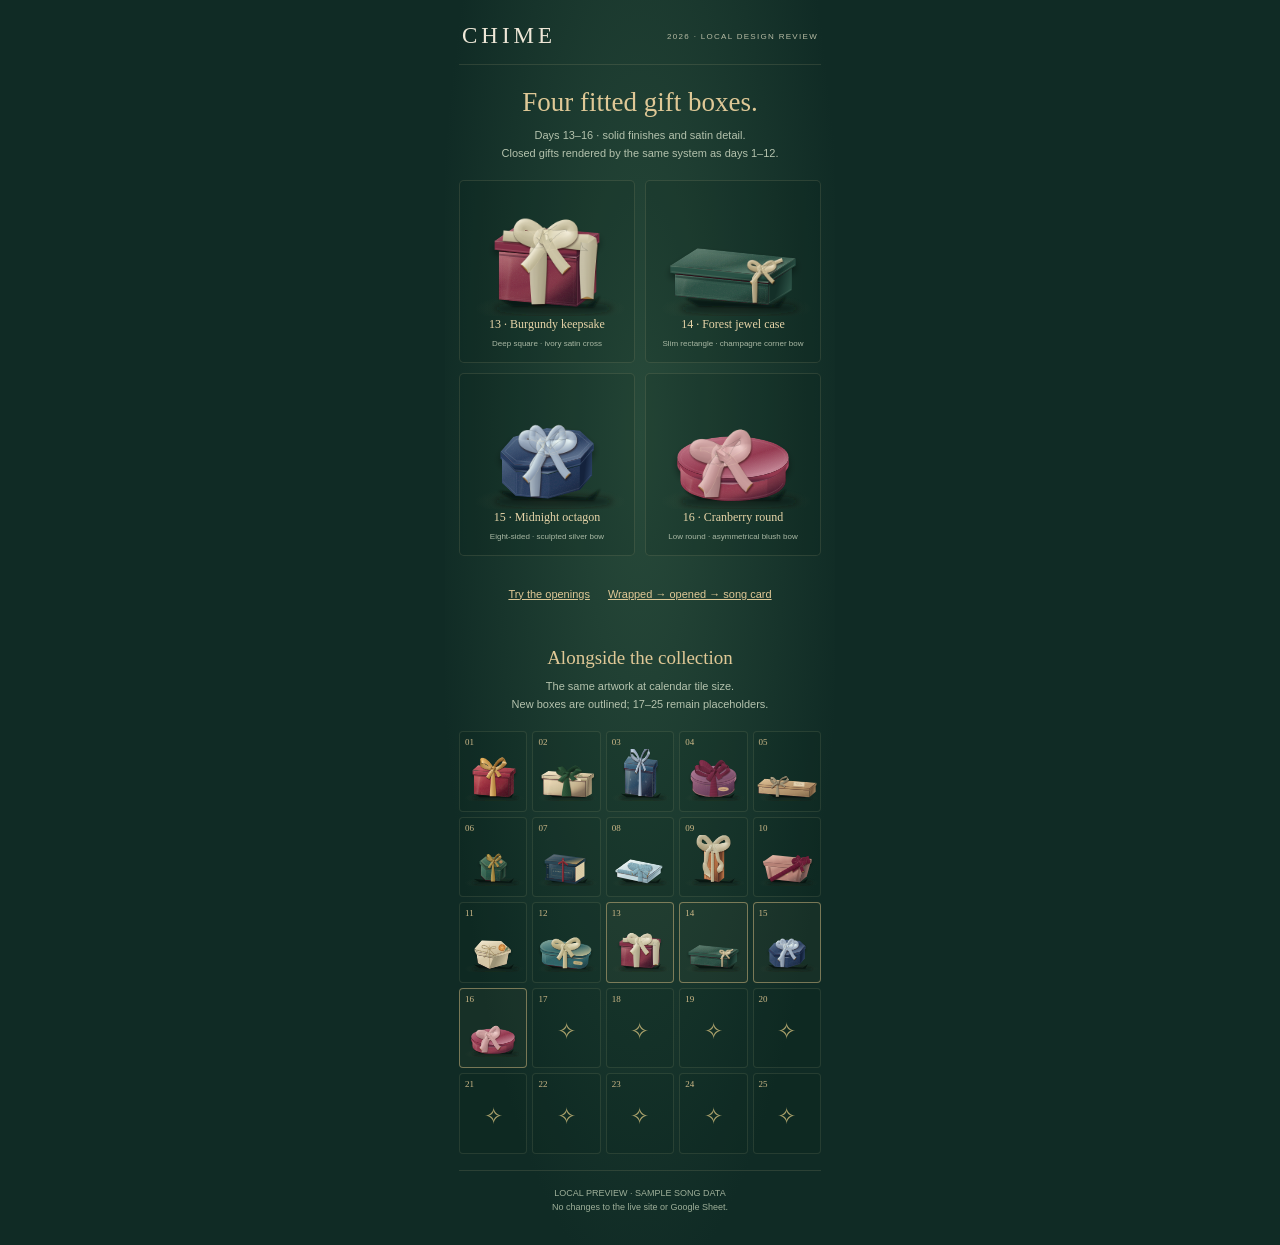
==== previews/index.html @ 2b014e75 "Pesents 13-16 complete" ====
<!doctype html><html lang="en"><meta charset="utf-8"><meta name="viewport" content="width=device-width,initial-scale=1"><title>CHIME · Four gift boxes</title><style>
*{box-sizing:border-box}body{margin:0;background:#102b25;color:#eee7d7;font-family:Arial,sans-serif}.phone{width:min(390px,100%);margin:auto;padding:23px 14px 30px;background:radial-gradient(ellipse at 50% 35%,#284a3a,#102b25 75%)}header{display:flex;justify-content:space-between;align-items:center;border-bottom:1px solid #c5bc8f26;padding:0 3px 15px}.wordmark{font:23px Georgia,serif;letter-spacing:4px}header small{font-size:8px;letter-spacing:1.3px;color:#b6bba4}h1{font:normal 27px Georgia,serif;color:#dfc896;text-align:center;margin:22px 0 8px}.intro{font:11px/1.65 Arial,sans-serif;color:#b4c2ad;text-align:center;margin:0 6px 18px}.four{display:grid;grid-template-columns:repeat(2,minmax(0,1fr));gap:10px}figure{margin:0;border:1px solid #c5bc8f26;border-radius:5px;background:#051d1720;overflow:hidden;padding:5px 3px 12px}figure img{width:100%;height:auto;display:block}figcaption{text-align:center}figcaption b{display:block;font:normal 12px/1.4 Georgia,serif;color:#e6d4a8}figcaption small{display:block;font:8px/1.5 Arial,sans-serif;color:#a9b8a4;margin-top:5px}h2{font:normal 19px Georgia,serif;color:#dfc896;text-align:center;margin:34px 0 8px}.collection{display:grid;grid-template-columns:repeat(5,minmax(0,1fr));gap:5px}.tile{position:relative;min-width:0;aspect-ratio:.85;padding:10px 0 3px;border:1px solid #b9b58a24;border-radius:4px;display:flex;align-items:center;justify-content:center;background:#061e171c}.tile.new{border-color:#c9b37c8c;background:#bda6640b}.tile span{position:absolute;left:5px;top:5px;font:9px Georgia,serif;color:#cfba89}.tile img{width:100%;height:100%;object-fit:contain}.tile i{font:23px Georgia,serif;color:#aaa16b;font-style:normal}nav{text-align:center;display:flex;flex-wrap:wrap;justify-content:center;gap:6px 18px;margin:20px 0}a{color:#dfc896;font-size:11px;line-height:1.6;padding:10px 0}footer{text-align:center;font:9px/1.6 Arial,sans-serif;color:#9eaf99;border-top:1px solid #c5bc8f26;padding-top:15px;margin-top:16px}
</style><main class="phone"><header><span class="wordmark">CHIME</span><small>2026 · LOCAL DESIGN REVIEW</small></header><h1>Four fitted gift boxes.</h1><p class="intro">Days 13–16 · solid finishes and satin detail.<br>Closed gifts rendered by the same system as days 1–12.</p><div class="four"><figure><img src="closed-13.svg" width="440" height="340" alt="Closed burgundy keepsake"><figcaption><b>13 · Burgundy keepsake</b><small>Deep square · ivory satin cross</small></figcaption></figure><figure><img src="closed-14.svg" width="440" height="340" alt="Closed forest jewel case"><figcaption><b>14 · Forest jewel case</b><small>Slim rectangle · champagne corner bow</small></figcaption></figure><figure><img src="closed-15.svg" width="440" height="340" alt="Closed midnight octagon"><figcaption><b>15 · Midnight octagon</b><small>Eight-sided · sculpted silver bow</small></figcaption></figure><figure><img src="closed-16.svg" width="440" height="340" alt="Closed cranberry round"><figcaption><b>16 · Cranberry round</b><small>Low round · asymmetrical blush bow</small></figcaption></figure></div><nav><a href="../index.html">Try the openings</a><a href="reveal-flow.html">Wrapped → opened → song card</a></nav><h2>Alongside the collection</h2><p class="intro">The same artwork at calendar tile size.<br>New boxes are outlined; 17–25 remain placeholders.</p><div class="collection"><div class="tile "><span>01</span><img src="closed-1.svg" width="440" height="340" alt="Day 1 closed present"></div><div class="tile "><span>02</span><img src="closed-2.svg" width="440" height="340" alt="Day 2 closed present"></div><div class="tile "><span>03</span><img src="closed-3.svg" width="440" height="340" alt="Day 3 closed present"></div><div class="tile "><span>04</span><img src="closed-4.svg" width="440" height="340" alt="Day 4 closed present"></div><div class="tile "><span>05</span><img src="closed-5.svg" width="440" height="340" alt="Day 5 closed present"></div><div class="tile "><span>06</span><img src="closed-6.svg" width="440" height="340" alt="Day 6 closed present"></div><div class="tile "><span>07</span><img src="closed-7.svg" width="440" height="340" alt="Day 7 closed present"></div><div class="tile "><span>08</span><img src="closed-8.svg" width="440" height="340" alt="Day 8 closed present"></div><div class="tile "><span>09</span><img src="closed-9.svg" width="440" height="340" alt="Day 9 closed present"></div><div class="tile "><span>10</span><img src="closed-10.svg" width="440" height="340" alt="Day 10 closed present"></div><div class="tile "><span>11</span><img src="closed-11.svg" width="440" height="340" alt="Day 11 closed present"></div><div class="tile "><span>12</span><img src="closed-12.svg" width="440" height="340" alt="Day 12 closed present"></div><div class="tile new"><span>13</span><img src="closed-13.svg" width="440" height="340" alt="Day 13 closed present"></div><div class="tile new"><span>14</span><img src="closed-14.svg" width="440" height="340" alt="Day 14 closed present"></div><div class="tile new"><span>15</span><img src="closed-15.svg" width="440" height="340" alt="Day 15 closed present"></div><div class="tile new"><span>16</span><img src="closed-16.svg" width="440" height="340" alt="Day 16 closed present"></div><div class="tile "><span>17</span><i aria-hidden="true">✧</i></div><div class="tile "><span>18</span><i aria-hidden="true">✧</i></div><div class="tile "><span>19</span><i aria-hidden="true">✧</i></div><div class="tile "><span>20</span><i aria-hidden="true">✧</i></div><div class="tile "><span>21</span><i aria-hidden="true">✧</i></div><div class="tile "><span>22</span><i aria-hidden="true">✧</i></div><div class="tile "><span>23</span><i aria-hidden="true">✧</i></div><div class="tile "><span>24</span><i aria-hidden="true">✧</i></div><div class="tile "><span>25</span><i aria-hidden="true">✧</i></div></div><footer>LOCAL PREVIEW · SAMPLE SONG DATA<br>No changes to the live site or Google Sheet.</footer></main></html>
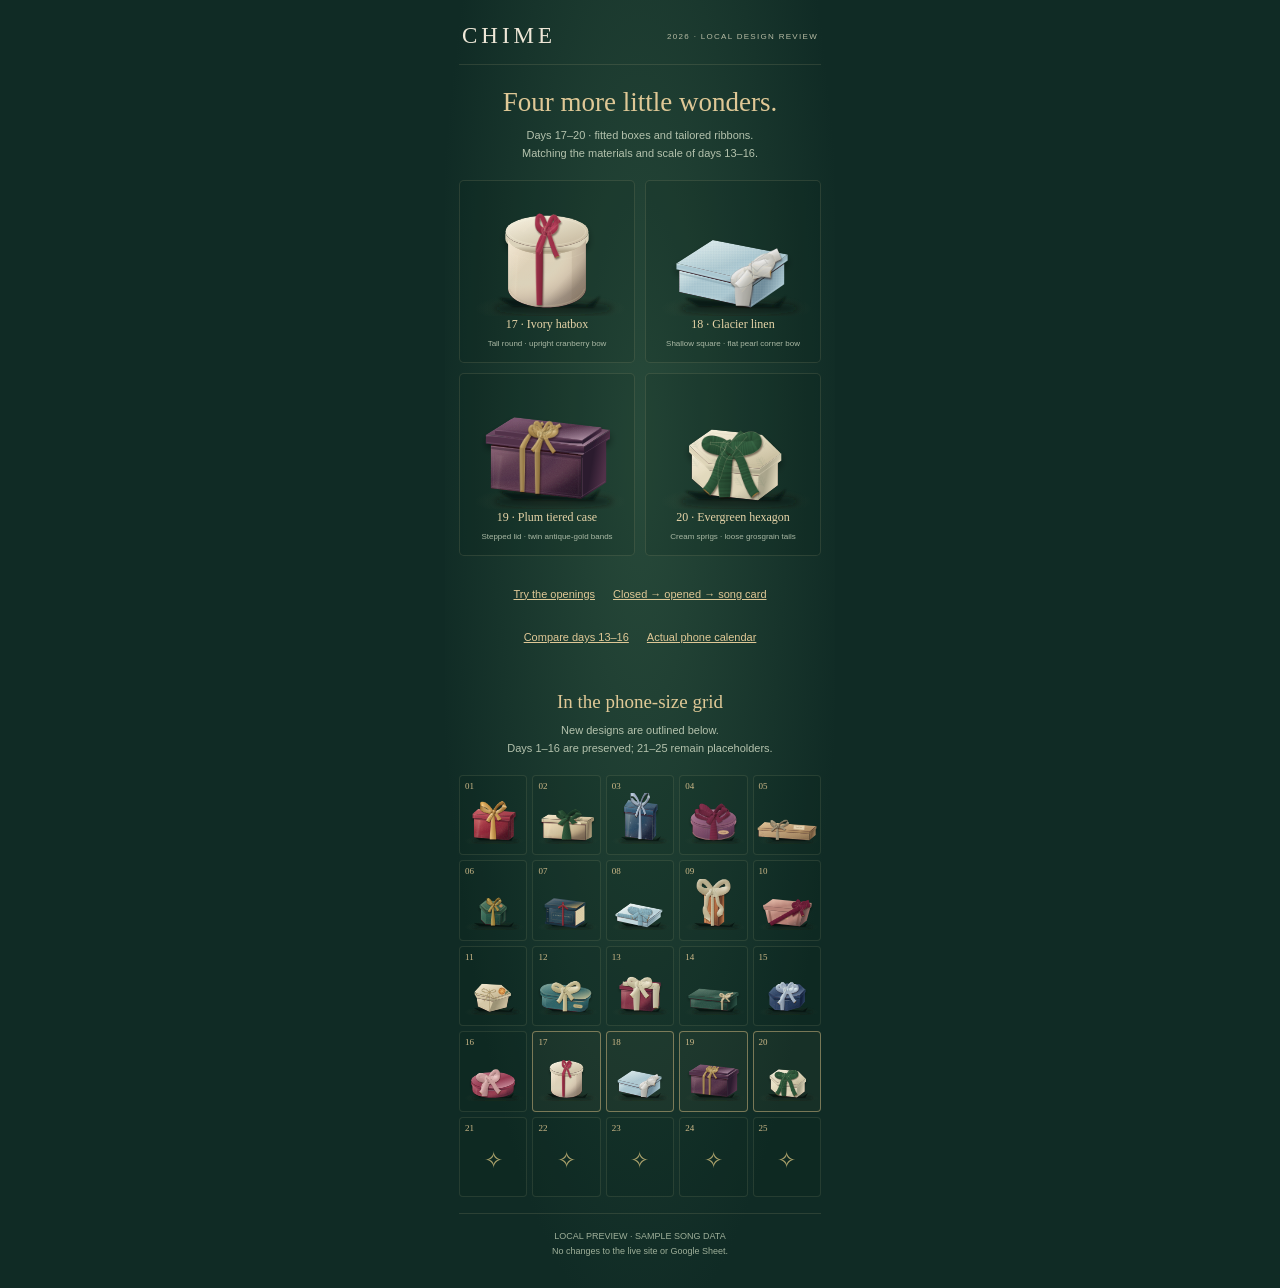
==== commit b39203f3: "Presents 17-20 fcomplete" ====
--- a/previews/index.html
+++ b/previews/index.html
@@ -1,3 +1,3 @@
-<!doctype html><html lang="en"><meta charset="utf-8"><meta name="viewport" content="width=device-width,initial-scale=1"><title>CHIME · Four gift boxes</title><style>
+<!doctype html><html lang="en"><meta charset="utf-8"><meta name="viewport" content="width=device-width,initial-scale=1"><title>CHIME · Presents 17–20 review</title><style>
 *{box-sizing:border-box}body{margin:0;background:#102b25;color:#eee7d7;font-family:Arial,sans-serif}.phone{width:min(390px,100%);margin:auto;padding:23px 14px 30px;background:radial-gradient(ellipse at 50% 35%,#284a3a,#102b25 75%)}header{display:flex;justify-content:space-between;align-items:center;border-bottom:1px solid #c5bc8f26;padding:0 3px 15px}.wordmark{font:23px Georgia,serif;letter-spacing:4px}header small{font-size:8px;letter-spacing:1.3px;color:#b6bba4}h1{font:normal 27px Georgia,serif;color:#dfc896;text-align:center;margin:22px 0 8px}.intro{font:11px/1.65 Arial,sans-serif;color:#b4c2ad;text-align:center;margin:0 6px 18px}.four{display:grid;grid-template-columns:repeat(2,minmax(0,1fr));gap:10px}figure{margin:0;border:1px solid #c5bc8f26;border-radius:5px;background:#051d1720;overflow:hidden;padding:5px 3px 12px}figure img{width:100%;height:auto;display:block}figcaption{text-align:center}figcaption b{display:block;font:normal 12px/1.4 Georgia,serif;color:#e6d4a8}figcaption small{display:block;font:8px/1.5 Arial,sans-serif;color:#a9b8a4;margin-top:5px}h2{font:normal 19px Georgia,serif;color:#dfc896;text-align:center;margin:34px 0 8px}.collection{display:grid;grid-template-columns:repeat(5,minmax(0,1fr));gap:5px}.tile{position:relative;min-width:0;aspect-ratio:.85;padding:10px 0 3px;border:1px solid #b9b58a24;border-radius:4px;display:flex;align-items:center;justify-content:center;background:#061e171c}.tile.new{border-color:#c9b37c8c;background:#bda6640b}.tile span{position:absolute;left:5px;top:5px;font:9px Georgia,serif;color:#cfba89}.tile img{width:100%;height:100%;object-fit:contain}.tile i{font:23px Georgia,serif;color:#aaa16b;font-style:normal}nav{text-align:center;display:flex;flex-wrap:wrap;justify-content:center;gap:6px 18px;margin:20px 0}a{color:#dfc896;font-size:11px;line-height:1.6;padding:10px 0}footer{text-align:center;font:9px/1.6 Arial,sans-serif;color:#9eaf99;border-top:1px solid #c5bc8f26;padding-top:15px;margin-top:16px}
-</style><main class="phone"><header><span class="wordmark">CHIME</span><small>2026 · LOCAL DESIGN REVIEW</small></header><h1>Four fitted gift boxes.</h1><p class="intro">Days 13–16 · solid finishes and satin detail.<br>Closed gifts rendered by the same system as days 1–12.</p><div class="four"><figure><img src="closed-13.svg" width="440" height="340" alt="Closed burgundy keepsake"><figcaption><b>13 · Burgundy keepsake</b><small>Deep square · ivory satin cross</small></figcaption></figure><figure><img src="closed-14.svg" width="440" height="340" alt="Closed forest jewel case"><figcaption><b>14 · Forest jewel case</b><small>Slim rectangle · champagne corner bow</small></figcaption></figure><figure><img src="closed-15.svg" width="440" height="340" alt="Closed midnight octagon"><figcaption><b>15 · Midnight octagon</b><small>Eight-sided · sculpted silver bow</small></figcaption></figure><figure><img src="closed-16.svg" width="440" height="340" alt="Closed cranberry round"><figcaption><b>16 · Cranberry round</b><small>Low round · asymmetrical blush bow</small></figcaption></figure></div><nav><a href="../index.html">Try the openings</a><a href="reveal-flow.html">Wrapped → opened → song card</a></nav><h2>Alongside the collection</h2><p class="intro">The same artwork at calendar tile size.<br>New boxes are outlined; 17–25 remain placeholders.</p><div class="collection"><div class="tile "><span>01</span><img src="closed-1.svg" width="440" height="340" alt="Day 1 closed present"></div><div class="tile "><span>02</span><img src="closed-2.svg" width="440" height="340" alt="Day 2 closed present"></div><div class="tile "><span>03</span><img src="closed-3.svg" width="440" height="340" alt="Day 3 closed present"></div><div class="tile "><span>04</span><img src="closed-4.svg" width="440" height="340" alt="Day 4 closed present"></div><div class="tile "><span>05</span><img src="closed-5.svg" width="440" height="340" alt="Day 5 closed present"></div><div class="tile "><span>06</span><img src="closed-6.svg" width="440" height="340" alt="Day 6 closed present"></div><div class="tile "><span>07</span><img src="closed-7.svg" width="440" height="340" alt="Day 7 closed present"></div><div class="tile "><span>08</span><img src="closed-8.svg" width="440" height="340" alt="Day 8 closed present"></div><div class="tile "><span>09</span><img src="closed-9.svg" width="440" height="340" alt="Day 9 closed present"></div><div class="tile "><span>10</span><img src="closed-10.svg" width="440" height="340" alt="Day 10 closed present"></div><div class="tile "><span>11</span><img src="closed-11.svg" width="440" height="340" alt="Day 11 closed present"></div><div class="tile "><span>12</span><img src="closed-12.svg" width="440" height="340" alt="Day 12 closed present"></div><div class="tile new"><span>13</span><img src="closed-13.svg" width="440" height="340" alt="Day 13 closed present"></div><div class="tile new"><span>14</span><img src="closed-14.svg" width="440" height="340" alt="Day 14 closed present"></div><div class="tile new"><span>15</span><img src="closed-15.svg" width="440" height="340" alt="Day 15 closed present"></div><div class="tile new"><span>16</span><img src="closed-16.svg" width="440" height="340" alt="Day 16 closed present"></div><div class="tile "><span>17</span><i aria-hidden="true">✧</i></div><div class="tile "><span>18</span><i aria-hidden="true">✧</i></div><div class="tile "><span>19</span><i aria-hidden="true">✧</i></div><div class="tile "><span>20</span><i aria-hidden="true">✧</i></div><div class="tile "><span>21</span><i aria-hidden="true">✧</i></div><div class="tile "><span>22</span><i aria-hidden="true">✧</i></div><div class="tile "><span>23</span><i aria-hidden="true">✧</i></div><div class="tile "><span>24</span><i aria-hidden="true">✧</i></div><div class="tile "><span>25</span><i aria-hidden="true">✧</i></div></div><footer>LOCAL PREVIEW · SAMPLE SONG DATA<br>No changes to the live site or Google Sheet.</footer></main></html>
+</style><main class="phone"><header><span class="wordmark">CHIME</span><small>2026 · LOCAL DESIGN REVIEW</small></header><h1>Four more little wonders.</h1><p class="intro">Days 17–20 · fitted boxes and tailored ribbons.<br>Matching the materials and scale of days 13–16.</p><div class="four"><figure><img src="closed-17.svg" width="440" height="340" alt="Closed ivory hatbox"><figcaption><b>17 · Ivory hatbox</b><small>Tall round · upright cranberry bow</small></figcaption></figure><figure><img src="closed-18.svg" width="440" height="340" alt="Closed glacier linen"><figcaption><b>18 · Glacier linen</b><small>Shallow square · flat pearl corner bow</small></figcaption></figure><figure><img src="closed-19.svg" width="440" height="340" alt="Closed plum tiered case"><figcaption><b>19 · Plum tiered case</b><small>Stepped lid · twin antique-gold bands</small></figcaption></figure><figure><img src="closed-20.svg" width="440" height="340" alt="Closed evergreen hexagon"><figcaption><b>20 · Evergreen hexagon</b><small>Cream sprigs · loose grosgrain tails</small></figcaption></figure></div><nav><a href="../index.html">Try the openings</a><a href="reveal-flow.html">Closed → opened → song card</a><a href="boxes-13-16.html">Compare days 13–16</a><a href="17-20-calendar-phone.png">Actual phone calendar</a></nav><h2>In the phone-size grid</h2><p class="intro">New designs are outlined below.<br>Days 1–16 are preserved; 21–25 remain placeholders.</p><div class="collection"><div class="tile "><span>01</span><img src="closed-1.svg" width="440" height="340" alt="Day 1 closed present"></div><div class="tile "><span>02</span><img src="closed-2.svg" width="440" height="340" alt="Day 2 closed present"></div><div class="tile "><span>03</span><img src="closed-3.svg" width="440" height="340" alt="Day 3 closed present"></div><div class="tile "><span>04</span><img src="closed-4.svg" width="440" height="340" alt="Day 4 closed present"></div><div class="tile "><span>05</span><img src="closed-5.svg" width="440" height="340" alt="Day 5 closed present"></div><div class="tile "><span>06</span><img src="closed-6.svg" width="440" height="340" alt="Day 6 closed present"></div><div class="tile "><span>07</span><img src="closed-7.svg" width="440" height="340" alt="Day 7 closed present"></div><div class="tile "><span>08</span><img src="closed-8.svg" width="440" height="340" alt="Day 8 closed present"></div><div class="tile "><span>09</span><img src="closed-9.svg" width="440" height="340" alt="Day 9 closed present"></div><div class="tile "><span>10</span><img src="closed-10.svg" width="440" height="340" alt="Day 10 closed present"></div><div class="tile "><span>11</span><img src="closed-11.svg" width="440" height="340" alt="Day 11 closed present"></div><div class="tile "><span>12</span><img src="closed-12.svg" width="440" height="340" alt="Day 12 closed present"></div><div class="tile "><span>13</span><img src="closed-13.svg" width="440" height="340" alt="Day 13 closed present"></div><div class="tile "><span>14</span><img src="closed-14.svg" width="440" height="340" alt="Day 14 closed present"></div><div class="tile "><span>15</span><img src="closed-15.svg" width="440" height="340" alt="Day 15 closed present"></div><div class="tile "><span>16</span><img src="closed-16.svg" width="440" height="340" alt="Day 16 closed present"></div><div class="tile new"><span>17</span><img src="closed-17.svg" width="440" height="340" alt="Day 17 closed present"></div><div class="tile new"><span>18</span><img src="closed-18.svg" width="440" height="340" alt="Day 18 closed present"></div><div class="tile new"><span>19</span><img src="closed-19.svg" width="440" height="340" alt="Day 19 closed present"></div><div class="tile new"><span>20</span><img src="closed-20.svg" width="440" height="340" alt="Day 20 closed present"></div><div class="tile "><span>21</span><i aria-hidden="true">✧</i></div><div class="tile "><span>22</span><i aria-hidden="true">✧</i></div><div class="tile "><span>23</span><i aria-hidden="true">✧</i></div><div class="tile "><span>24</span><i aria-hidden="true">✧</i></div><div class="tile "><span>25</span><i aria-hidden="true">✧</i></div></div><footer>LOCAL PREVIEW · SAMPLE SONG DATA<br>No changes to the live site or Google Sheet.</footer></main></html>
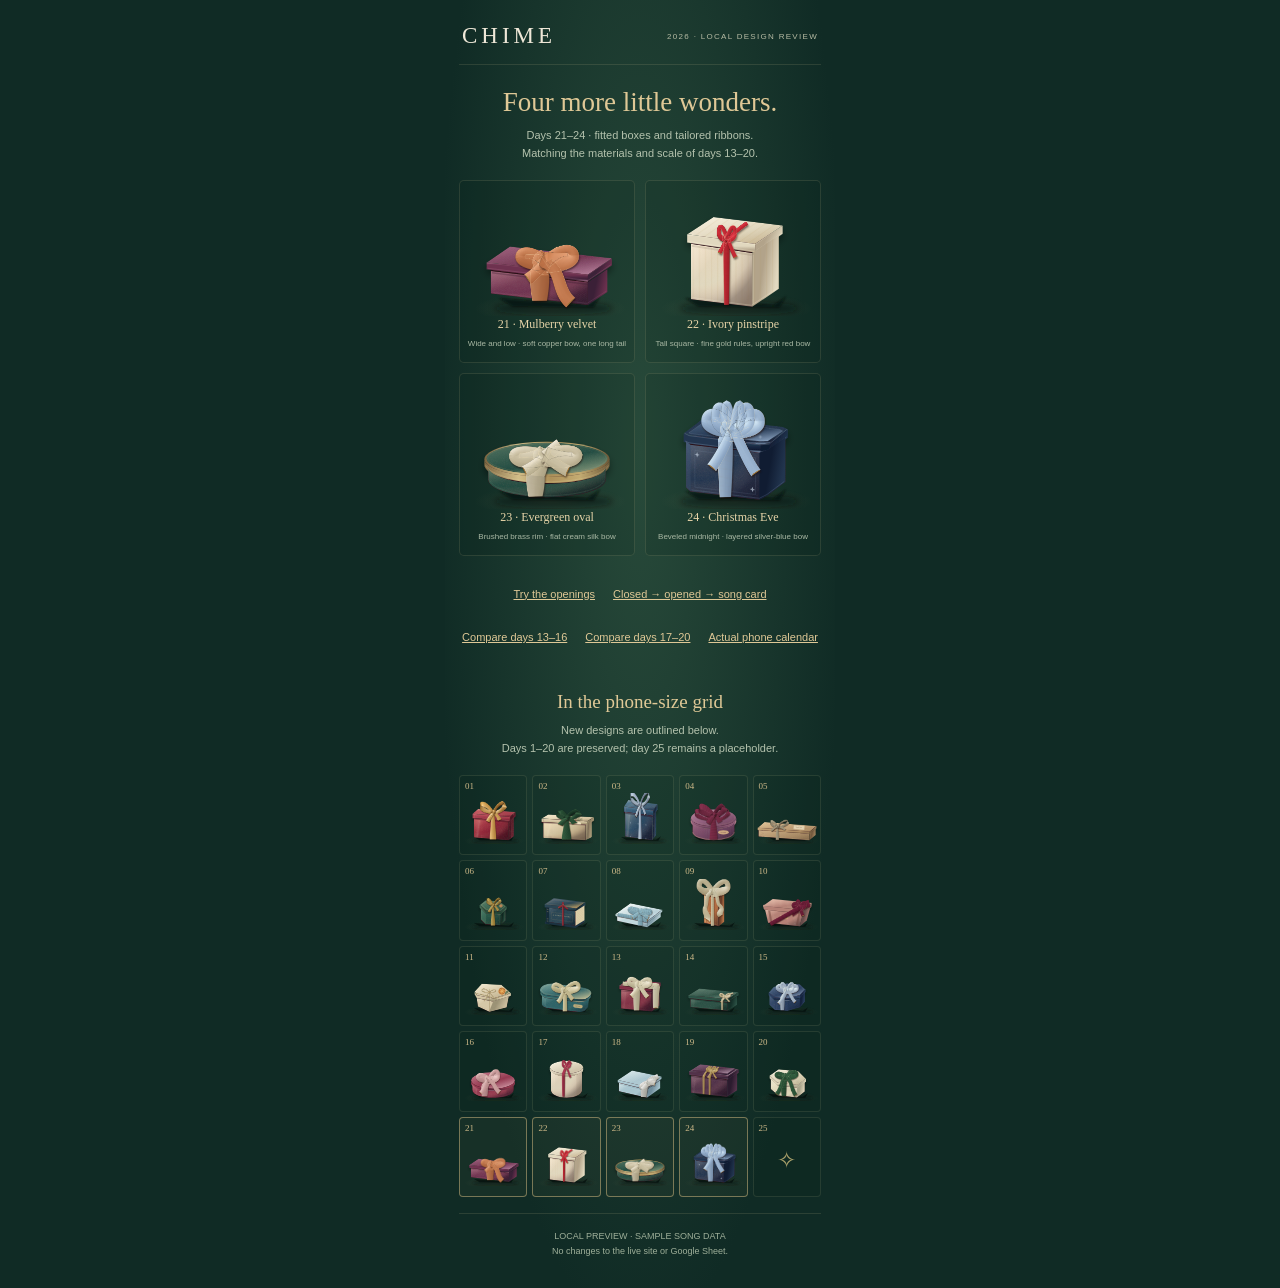
==== commit 0bfb3744: "Presents 21-24 complete" ====
--- a/previews/index.html
+++ b/previews/index.html
@@ -1,3 +1,3 @@
-<!doctype html><html lang="en"><meta charset="utf-8"><meta name="viewport" content="width=device-width,initial-scale=1"><title>CHIME · Presents 17–20 review</title><style>
+<!doctype html><html lang="en"><meta charset="utf-8"><meta name="viewport" content="width=device-width,initial-scale=1"><title>CHIME · Presents 21–24 review</title><style>
 *{box-sizing:border-box}body{margin:0;background:#102b25;color:#eee7d7;font-family:Arial,sans-serif}.phone{width:min(390px,100%);margin:auto;padding:23px 14px 30px;background:radial-gradient(ellipse at 50% 35%,#284a3a,#102b25 75%)}header{display:flex;justify-content:space-between;align-items:center;border-bottom:1px solid #c5bc8f26;padding:0 3px 15px}.wordmark{font:23px Georgia,serif;letter-spacing:4px}header small{font-size:8px;letter-spacing:1.3px;color:#b6bba4}h1{font:normal 27px Georgia,serif;color:#dfc896;text-align:center;margin:22px 0 8px}.intro{font:11px/1.65 Arial,sans-serif;color:#b4c2ad;text-align:center;margin:0 6px 18px}.four{display:grid;grid-template-columns:repeat(2,minmax(0,1fr));gap:10px}figure{margin:0;border:1px solid #c5bc8f26;border-radius:5px;background:#051d1720;overflow:hidden;padding:5px 3px 12px}figure img{width:100%;height:auto;display:block}figcaption{text-align:center}figcaption b{display:block;font:normal 12px/1.4 Georgia,serif;color:#e6d4a8}figcaption small{display:block;font:8px/1.5 Arial,sans-serif;color:#a9b8a4;margin-top:5px}h2{font:normal 19px Georgia,serif;color:#dfc896;text-align:center;margin:34px 0 8px}.collection{display:grid;grid-template-columns:repeat(5,minmax(0,1fr));gap:5px}.tile{position:relative;min-width:0;aspect-ratio:.85;padding:10px 0 3px;border:1px solid #b9b58a24;border-radius:4px;display:flex;align-items:center;justify-content:center;background:#061e171c}.tile.new{border-color:#c9b37c8c;background:#bda6640b}.tile span{position:absolute;left:5px;top:5px;font:9px Georgia,serif;color:#cfba89}.tile img{width:100%;height:100%;object-fit:contain}.tile i{font:23px Georgia,serif;color:#aaa16b;font-style:normal}nav{text-align:center;display:flex;flex-wrap:wrap;justify-content:center;gap:6px 18px;margin:20px 0}a{color:#dfc896;font-size:11px;line-height:1.6;padding:10px 0}footer{text-align:center;font:9px/1.6 Arial,sans-serif;color:#9eaf99;border-top:1px solid #c5bc8f26;padding-top:15px;margin-top:16px}
-</style><main class="phone"><header><span class="wordmark">CHIME</span><small>2026 · LOCAL DESIGN REVIEW</small></header><h1>Four more little wonders.</h1><p class="intro">Days 17–20 · fitted boxes and tailored ribbons.<br>Matching the materials and scale of days 13–16.</p><div class="four"><figure><img src="closed-17.svg" width="440" height="340" alt="Closed ivory hatbox"><figcaption><b>17 · Ivory hatbox</b><small>Tall round · upright cranberry bow</small></figcaption></figure><figure><img src="closed-18.svg" width="440" height="340" alt="Closed glacier linen"><figcaption><b>18 · Glacier linen</b><small>Shallow square · flat pearl corner bow</small></figcaption></figure><figure><img src="closed-19.svg" width="440" height="340" alt="Closed plum tiered case"><figcaption><b>19 · Plum tiered case</b><small>Stepped lid · twin antique-gold bands</small></figcaption></figure><figure><img src="closed-20.svg" width="440" height="340" alt="Closed evergreen hexagon"><figcaption><b>20 · Evergreen hexagon</b><small>Cream sprigs · loose grosgrain tails</small></figcaption></figure></div><nav><a href="../index.html">Try the openings</a><a href="reveal-flow.html">Closed → opened → song card</a><a href="boxes-13-16.html">Compare days 13–16</a><a href="17-20-calendar-phone.png">Actual phone calendar</a></nav><h2>In the phone-size grid</h2><p class="intro">New designs are outlined below.<br>Days 1–16 are preserved; 21–25 remain placeholders.</p><div class="collection"><div class="tile "><span>01</span><img src="closed-1.svg" width="440" height="340" alt="Day 1 closed present"></div><div class="tile "><span>02</span><img src="closed-2.svg" width="440" height="340" alt="Day 2 closed present"></div><div class="tile "><span>03</span><img src="closed-3.svg" width="440" height="340" alt="Day 3 closed present"></div><div class="tile "><span>04</span><img src="closed-4.svg" width="440" height="340" alt="Day 4 closed present"></div><div class="tile "><span>05</span><img src="closed-5.svg" width="440" height="340" alt="Day 5 closed present"></div><div class="tile "><span>06</span><img src="closed-6.svg" width="440" height="340" alt="Day 6 closed present"></div><div class="tile "><span>07</span><img src="closed-7.svg" width="440" height="340" alt="Day 7 closed present"></div><div class="tile "><span>08</span><img src="closed-8.svg" width="440" height="340" alt="Day 8 closed present"></div><div class="tile "><span>09</span><img src="closed-9.svg" width="440" height="340" alt="Day 9 closed present"></div><div class="tile "><span>10</span><img src="closed-10.svg" width="440" height="340" alt="Day 10 closed present"></div><div class="tile "><span>11</span><img src="closed-11.svg" width="440" height="340" alt="Day 11 closed present"></div><div class="tile "><span>12</span><img src="closed-12.svg" width="440" height="340" alt="Day 12 closed present"></div><div class="tile "><span>13</span><img src="closed-13.svg" width="440" height="340" alt="Day 13 closed present"></div><div class="tile "><span>14</span><img src="closed-14.svg" width="440" height="340" alt="Day 14 closed present"></div><div class="tile "><span>15</span><img src="closed-15.svg" width="440" height="340" alt="Day 15 closed present"></div><div class="tile "><span>16</span><img src="closed-16.svg" width="440" height="340" alt="Day 16 closed present"></div><div class="tile new"><span>17</span><img src="closed-17.svg" width="440" height="340" alt="Day 17 closed present"></div><div class="tile new"><span>18</span><img src="closed-18.svg" width="440" height="340" alt="Day 18 closed present"></div><div class="tile new"><span>19</span><img src="closed-19.svg" width="440" height="340" alt="Day 19 closed present"></div><div class="tile new"><span>20</span><img src="closed-20.svg" width="440" height="340" alt="Day 20 closed present"></div><div class="tile "><span>21</span><i aria-hidden="true">✧</i></div><div class="tile "><span>22</span><i aria-hidden="true">✧</i></div><div class="tile "><span>23</span><i aria-hidden="true">✧</i></div><div class="tile "><span>24</span><i aria-hidden="true">✧</i></div><div class="tile "><span>25</span><i aria-hidden="true">✧</i></div></div><footer>LOCAL PREVIEW · SAMPLE SONG DATA<br>No changes to the live site or Google Sheet.</footer></main></html>
+</style><main class="phone"><header><span class="wordmark">CHIME</span><small>2026 · LOCAL DESIGN REVIEW</small></header><h1>Four more little wonders.</h1><p class="intro">Days 21–24 · fitted boxes and tailored ribbons.<br>Matching the materials and scale of days 13–20.</p><div class="four"><figure><img src="closed-21.svg" width="440" height="340" alt="Closed mulberry velvet"><figcaption><b>21 · Mulberry velvet</b><small>Wide and low · soft copper bow, one long tail</small></figcaption></figure><figure><img src="closed-22.svg" width="440" height="340" alt="Closed ivory pinstripe"><figcaption><b>22 · Ivory pinstripe</b><small>Tall square · fine gold rules, upright red bow</small></figcaption></figure><figure><img src="closed-23.svg" width="440" height="340" alt="Closed evergreen oval"><figcaption><b>23 · Evergreen oval</b><small>Brushed brass rim · flat cream silk bow</small></figcaption></figure><figure><img src="closed-24.svg" width="440" height="340" alt="Closed christmas eve"><figcaption><b>24 · Christmas Eve</b><small>Beveled midnight · layered silver-blue bow</small></figcaption></figure></div><nav><a href="../index.html">Try the openings</a><a href="reveal-flow.html">Closed → opened → song card</a><a href="boxes-13-16.html">Compare days 13–16</a><a href="boxes-17-20.html">Compare days 17–20</a><a href="21-24-calendar-phone.png">Actual phone calendar</a></nav><h2>In the phone-size grid</h2><p class="intro">New designs are outlined below.<br>Days 1–20 are preserved; day 25 remains a placeholder.</p><div class="collection"><div class="tile "><span>01</span><img src="closed-1.svg" width="440" height="340" alt="Day 1 closed present"></div><div class="tile "><span>02</span><img src="closed-2.svg" width="440" height="340" alt="Day 2 closed present"></div><div class="tile "><span>03</span><img src="closed-3.svg" width="440" height="340" alt="Day 3 closed present"></div><div class="tile "><span>04</span><img src="closed-4.svg" width="440" height="340" alt="Day 4 closed present"></div><div class="tile "><span>05</span><img src="closed-5.svg" width="440" height="340" alt="Day 5 closed present"></div><div class="tile "><span>06</span><img src="closed-6.svg" width="440" height="340" alt="Day 6 closed present"></div><div class="tile "><span>07</span><img src="closed-7.svg" width="440" height="340" alt="Day 7 closed present"></div><div class="tile "><span>08</span><img src="closed-8.svg" width="440" height="340" alt="Day 8 closed present"></div><div class="tile "><span>09</span><img src="closed-9.svg" width="440" height="340" alt="Day 9 closed present"></div><div class="tile "><span>10</span><img src="closed-10.svg" width="440" height="340" alt="Day 10 closed present"></div><div class="tile "><span>11</span><img src="closed-11.svg" width="440" height="340" alt="Day 11 closed present"></div><div class="tile "><span>12</span><img src="closed-12.svg" width="440" height="340" alt="Day 12 closed present"></div><div class="tile "><span>13</span><img src="closed-13.svg" width="440" height="340" alt="Day 13 closed present"></div><div class="tile "><span>14</span><img src="closed-14.svg" width="440" height="340" alt="Day 14 closed present"></div><div class="tile "><span>15</span><img src="closed-15.svg" width="440" height="340" alt="Day 15 closed present"></div><div class="tile "><span>16</span><img src="closed-16.svg" width="440" height="340" alt="Day 16 closed present"></div><div class="tile "><span>17</span><img src="closed-17.svg" width="440" height="340" alt="Day 17 closed present"></div><div class="tile "><span>18</span><img src="closed-18.svg" width="440" height="340" alt="Day 18 closed present"></div><div class="tile "><span>19</span><img src="closed-19.svg" width="440" height="340" alt="Day 19 closed present"></div><div class="tile "><span>20</span><img src="closed-20.svg" width="440" height="340" alt="Day 20 closed present"></div><div class="tile new"><span>21</span><img src="closed-21.svg" width="440" height="340" alt="Day 21 closed present"></div><div class="tile new"><span>22</span><img src="closed-22.svg" width="440" height="340" alt="Day 22 closed present"></div><div class="tile new"><span>23</span><img src="closed-23.svg" width="440" height="340" alt="Day 23 closed present"></div><div class="tile new"><span>24</span><img src="closed-24.svg" width="440" height="340" alt="Day 24 closed present"></div><div class="tile "><span>25</span><i aria-hidden="true">✧</i></div></div><footer>LOCAL PREVIEW · SAMPLE SONG DATA<br>No changes to the live site or Google Sheet.</footer></main></html>
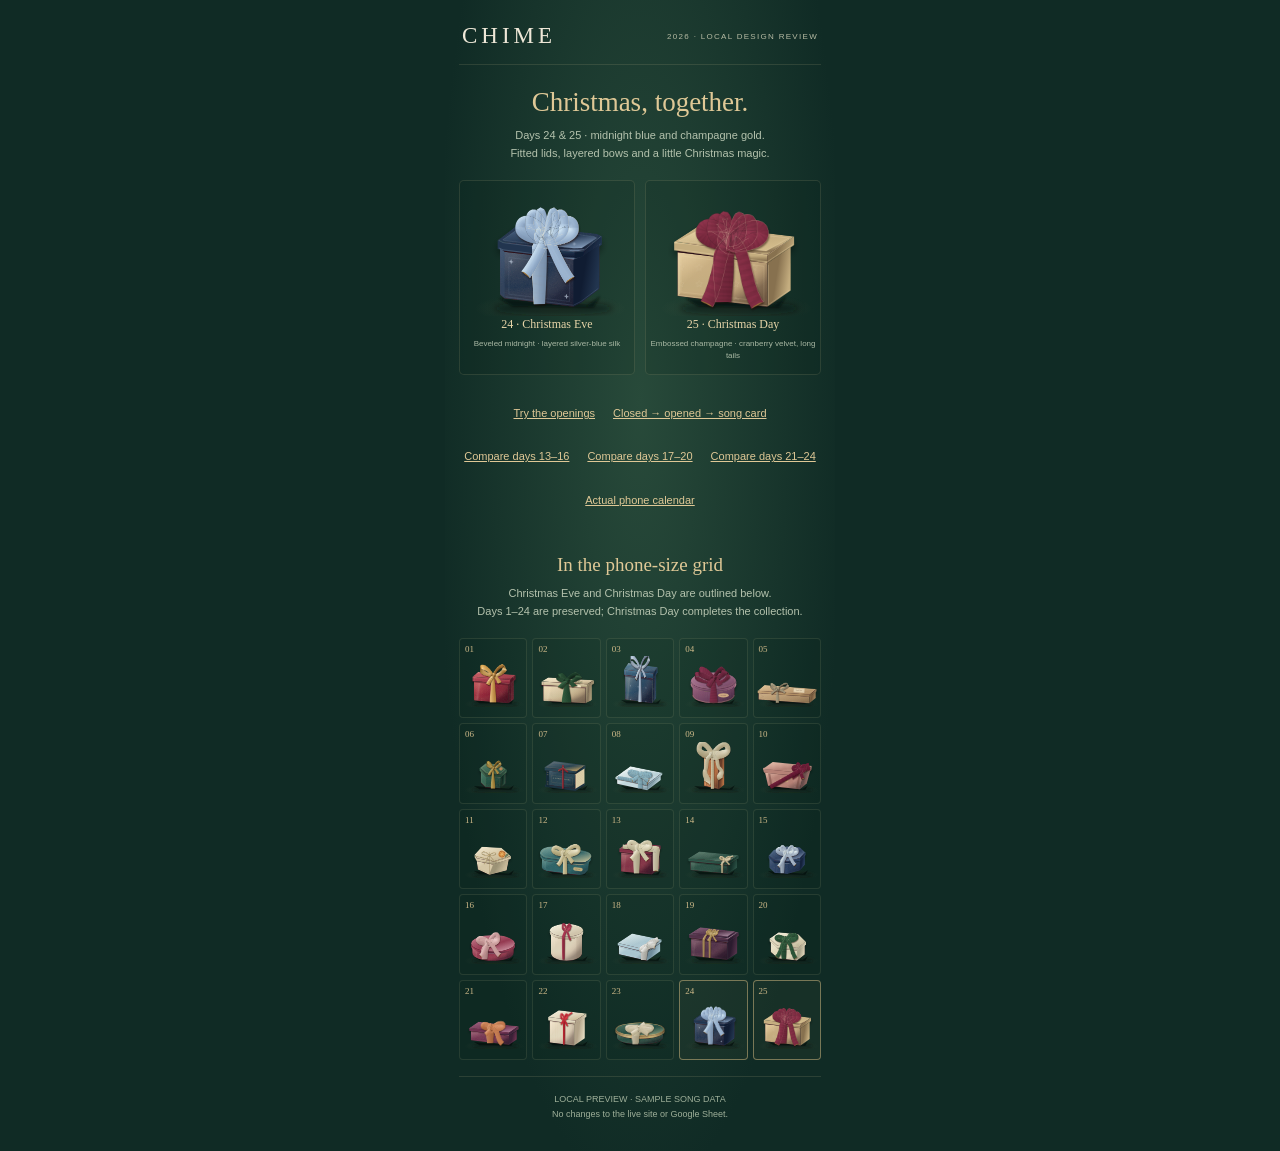
==== commit d0aea344: "Xmas Day present" ====
--- a/previews/index.html
+++ b/previews/index.html
@@ -1,3 +1,3 @@
-<!doctype html><html lang="en"><meta charset="utf-8"><meta name="viewport" content="width=device-width,initial-scale=1"><title>CHIME · Presents 21–24 review</title><style>
+<!doctype html><html lang="en"><meta charset="utf-8"><meta name="viewport" content="width=device-width,initial-scale=1"><title>CHIME · Christmas Day review</title><style>
 *{box-sizing:border-box}body{margin:0;background:#102b25;color:#eee7d7;font-family:Arial,sans-serif}.phone{width:min(390px,100%);margin:auto;padding:23px 14px 30px;background:radial-gradient(ellipse at 50% 35%,#284a3a,#102b25 75%)}header{display:flex;justify-content:space-between;align-items:center;border-bottom:1px solid #c5bc8f26;padding:0 3px 15px}.wordmark{font:23px Georgia,serif;letter-spacing:4px}header small{font-size:8px;letter-spacing:1.3px;color:#b6bba4}h1{font:normal 27px Georgia,serif;color:#dfc896;text-align:center;margin:22px 0 8px}.intro{font:11px/1.65 Arial,sans-serif;color:#b4c2ad;text-align:center;margin:0 6px 18px}.four{display:grid;grid-template-columns:repeat(2,minmax(0,1fr));gap:10px}figure{margin:0;border:1px solid #c5bc8f26;border-radius:5px;background:#051d1720;overflow:hidden;padding:5px 3px 12px}figure img{width:100%;height:auto;display:block}figcaption{text-align:center}figcaption b{display:block;font:normal 12px/1.4 Georgia,serif;color:#e6d4a8}figcaption small{display:block;font:8px/1.5 Arial,sans-serif;color:#a9b8a4;margin-top:5px}h2{font:normal 19px Georgia,serif;color:#dfc896;text-align:center;margin:34px 0 8px}.collection{display:grid;grid-template-columns:repeat(5,minmax(0,1fr));gap:5px}.tile{position:relative;min-width:0;aspect-ratio:.85;padding:10px 0 3px;border:1px solid #b9b58a24;border-radius:4px;display:flex;align-items:center;justify-content:center;background:#061e171c}.tile.new{border-color:#c9b37c8c;background:#bda6640b}.tile span{position:absolute;left:5px;top:5px;font:9px Georgia,serif;color:#cfba89}.tile img{width:100%;height:100%;object-fit:contain}.tile i{font:23px Georgia,serif;color:#aaa16b;font-style:normal}nav{text-align:center;display:flex;flex-wrap:wrap;justify-content:center;gap:6px 18px;margin:20px 0}a{color:#dfc896;font-size:11px;line-height:1.6;padding:10px 0}footer{text-align:center;font:9px/1.6 Arial,sans-serif;color:#9eaf99;border-top:1px solid #c5bc8f26;padding-top:15px;margin-top:16px}
-</style><main class="phone"><header><span class="wordmark">CHIME</span><small>2026 · LOCAL DESIGN REVIEW</small></header><h1>Four more little wonders.</h1><p class="intro">Days 21–24 · fitted boxes and tailored ribbons.<br>Matching the materials and scale of days 13–20.</p><div class="four"><figure><img src="closed-21.svg" width="440" height="340" alt="Closed mulberry velvet"><figcaption><b>21 · Mulberry velvet</b><small>Wide and low · soft copper bow, one long tail</small></figcaption></figure><figure><img src="closed-22.svg" width="440" height="340" alt="Closed ivory pinstripe"><figcaption><b>22 · Ivory pinstripe</b><small>Tall square · fine gold rules, upright red bow</small></figcaption></figure><figure><img src="closed-23.svg" width="440" height="340" alt="Closed evergreen oval"><figcaption><b>23 · Evergreen oval</b><small>Brushed brass rim · flat cream silk bow</small></figcaption></figure><figure><img src="closed-24.svg" width="440" height="340" alt="Closed christmas eve"><figcaption><b>24 · Christmas Eve</b><small>Beveled midnight · layered silver-blue bow</small></figcaption></figure></div><nav><a href="../index.html">Try the openings</a><a href="reveal-flow.html">Closed → opened → song card</a><a href="boxes-13-16.html">Compare days 13–16</a><a href="boxes-17-20.html">Compare days 17–20</a><a href="21-24-calendar-phone.png">Actual phone calendar</a></nav><h2>In the phone-size grid</h2><p class="intro">New designs are outlined below.<br>Days 1–20 are preserved; day 25 remains a placeholder.</p><div class="collection"><div class="tile "><span>01</span><img src="closed-1.svg" width="440" height="340" alt="Day 1 closed present"></div><div class="tile "><span>02</span><img src="closed-2.svg" width="440" height="340" alt="Day 2 closed present"></div><div class="tile "><span>03</span><img src="closed-3.svg" width="440" height="340" alt="Day 3 closed present"></div><div class="tile "><span>04</span><img src="closed-4.svg" width="440" height="340" alt="Day 4 closed present"></div><div class="tile "><span>05</span><img src="closed-5.svg" width="440" height="340" alt="Day 5 closed present"></div><div class="tile "><span>06</span><img src="closed-6.svg" width="440" height="340" alt="Day 6 closed present"></div><div class="tile "><span>07</span><img src="closed-7.svg" width="440" height="340" alt="Day 7 closed present"></div><div class="tile "><span>08</span><img src="closed-8.svg" width="440" height="340" alt="Day 8 closed present"></div><div class="tile "><span>09</span><img src="closed-9.svg" width="440" height="340" alt="Day 9 closed present"></div><div class="tile "><span>10</span><img src="closed-10.svg" width="440" height="340" alt="Day 10 closed present"></div><div class="tile "><span>11</span><img src="closed-11.svg" width="440" height="340" alt="Day 11 closed present"></div><div class="tile "><span>12</span><img src="closed-12.svg" width="440" height="340" alt="Day 12 closed present"></div><div class="tile "><span>13</span><img src="closed-13.svg" width="440" height="340" alt="Day 13 closed present"></div><div class="tile "><span>14</span><img src="closed-14.svg" width="440" height="340" alt="Day 14 closed present"></div><div class="tile "><span>15</span><img src="closed-15.svg" width="440" height="340" alt="Day 15 closed present"></div><div class="tile "><span>16</span><img src="closed-16.svg" width="440" height="340" alt="Day 16 closed present"></div><div class="tile "><span>17</span><img src="closed-17.svg" width="440" height="340" alt="Day 17 closed present"></div><div class="tile "><span>18</span><img src="closed-18.svg" width="440" height="340" alt="Day 18 closed present"></div><div class="tile "><span>19</span><img src="closed-19.svg" width="440" height="340" alt="Day 19 closed present"></div><div class="tile "><span>20</span><img src="closed-20.svg" width="440" height="340" alt="Day 20 closed present"></div><div class="tile new"><span>21</span><img src="closed-21.svg" width="440" height="340" alt="Day 21 closed present"></div><div class="tile new"><span>22</span><img src="closed-22.svg" width="440" height="340" alt="Day 22 closed present"></div><div class="tile new"><span>23</span><img src="closed-23.svg" width="440" height="340" alt="Day 23 closed present"></div><div class="tile new"><span>24</span><img src="closed-24.svg" width="440" height="340" alt="Day 24 closed present"></div><div class="tile "><span>25</span><i aria-hidden="true">✧</i></div></div><footer>LOCAL PREVIEW · SAMPLE SONG DATA<br>No changes to the live site or Google Sheet.</footer></main></html>
+</style><main class="phone"><header><span class="wordmark">CHIME</span><small>2026 · LOCAL DESIGN REVIEW</small></header><h1>Christmas, together.</h1><p class="intro">Days 24 &amp; 25 · midnight blue and champagne gold.<br>Fitted lids, layered bows and a little Christmas magic.</p><div class="four"><figure><img src="closed-24.svg" width="440" height="340" alt="Closed christmas eve"><figcaption><b>24 · Christmas Eve</b><small>Beveled midnight · layered silver-blue silk</small></figcaption></figure><figure><img src="closed-25.svg" width="440" height="340" alt="Closed christmas day"><figcaption><b>25 · Christmas Day</b><small>Embossed champagne · cranberry velvet, long tails</small></figcaption></figure></div><nav><a href="../index.html">Try the openings</a><a href="reveal-flow.html">Closed → opened → song card</a><a href="boxes-13-16.html">Compare days 13–16</a><a href="boxes-17-20.html">Compare days 17–20</a><a href="boxes-21-24.html">Compare days 21–24</a><a href="24-25-calendar-phone.png">Actual phone calendar</a></nav><h2>In the phone-size grid</h2><p class="intro">Christmas Eve and Christmas Day are outlined below.<br>Days 1–24 are preserved; Christmas Day completes the collection.</p><div class="collection"><div class="tile "><span>01</span><img src="closed-1.svg" width="440" height="340" alt="Day 1 closed present"></div><div class="tile "><span>02</span><img src="closed-2.svg" width="440" height="340" alt="Day 2 closed present"></div><div class="tile "><span>03</span><img src="closed-3.svg" width="440" height="340" alt="Day 3 closed present"></div><div class="tile "><span>04</span><img src="closed-4.svg" width="440" height="340" alt="Day 4 closed present"></div><div class="tile "><span>05</span><img src="closed-5.svg" width="440" height="340" alt="Day 5 closed present"></div><div class="tile "><span>06</span><img src="closed-6.svg" width="440" height="340" alt="Day 6 closed present"></div><div class="tile "><span>07</span><img src="closed-7.svg" width="440" height="340" alt="Day 7 closed present"></div><div class="tile "><span>08</span><img src="closed-8.svg" width="440" height="340" alt="Day 8 closed present"></div><div class="tile "><span>09</span><img src="closed-9.svg" width="440" height="340" alt="Day 9 closed present"></div><div class="tile "><span>10</span><img src="closed-10.svg" width="440" height="340" alt="Day 10 closed present"></div><div class="tile "><span>11</span><img src="closed-11.svg" width="440" height="340" alt="Day 11 closed present"></div><div class="tile "><span>12</span><img src="closed-12.svg" width="440" height="340" alt="Day 12 closed present"></div><div class="tile "><span>13</span><img src="closed-13.svg" width="440" height="340" alt="Day 13 closed present"></div><div class="tile "><span>14</span><img src="closed-14.svg" width="440" height="340" alt="Day 14 closed present"></div><div class="tile "><span>15</span><img src="closed-15.svg" width="440" height="340" alt="Day 15 closed present"></div><div class="tile "><span>16</span><img src="closed-16.svg" width="440" height="340" alt="Day 16 closed present"></div><div class="tile "><span>17</span><img src="closed-17.svg" width="440" height="340" alt="Day 17 closed present"></div><div class="tile "><span>18</span><img src="closed-18.svg" width="440" height="340" alt="Day 18 closed present"></div><div class="tile "><span>19</span><img src="closed-19.svg" width="440" height="340" alt="Day 19 closed present"></div><div class="tile "><span>20</span><img src="closed-20.svg" width="440" height="340" alt="Day 20 closed present"></div><div class="tile "><span>21</span><img src="closed-21.svg" width="440" height="340" alt="Day 21 closed present"></div><div class="tile "><span>22</span><img src="closed-22.svg" width="440" height="340" alt="Day 22 closed present"></div><div class="tile "><span>23</span><img src="closed-23.svg" width="440" height="340" alt="Day 23 closed present"></div><div class="tile new"><span>24</span><img src="closed-24.svg" width="440" height="340" alt="Day 24 closed present"></div><div class="tile new"><span>25</span><img src="closed-25.svg" width="440" height="340" alt="Day 25 closed present"></div></div><footer>LOCAL PREVIEW · SAMPLE SONG DATA<br>No changes to the live site or Google Sheet.</footer></main></html>
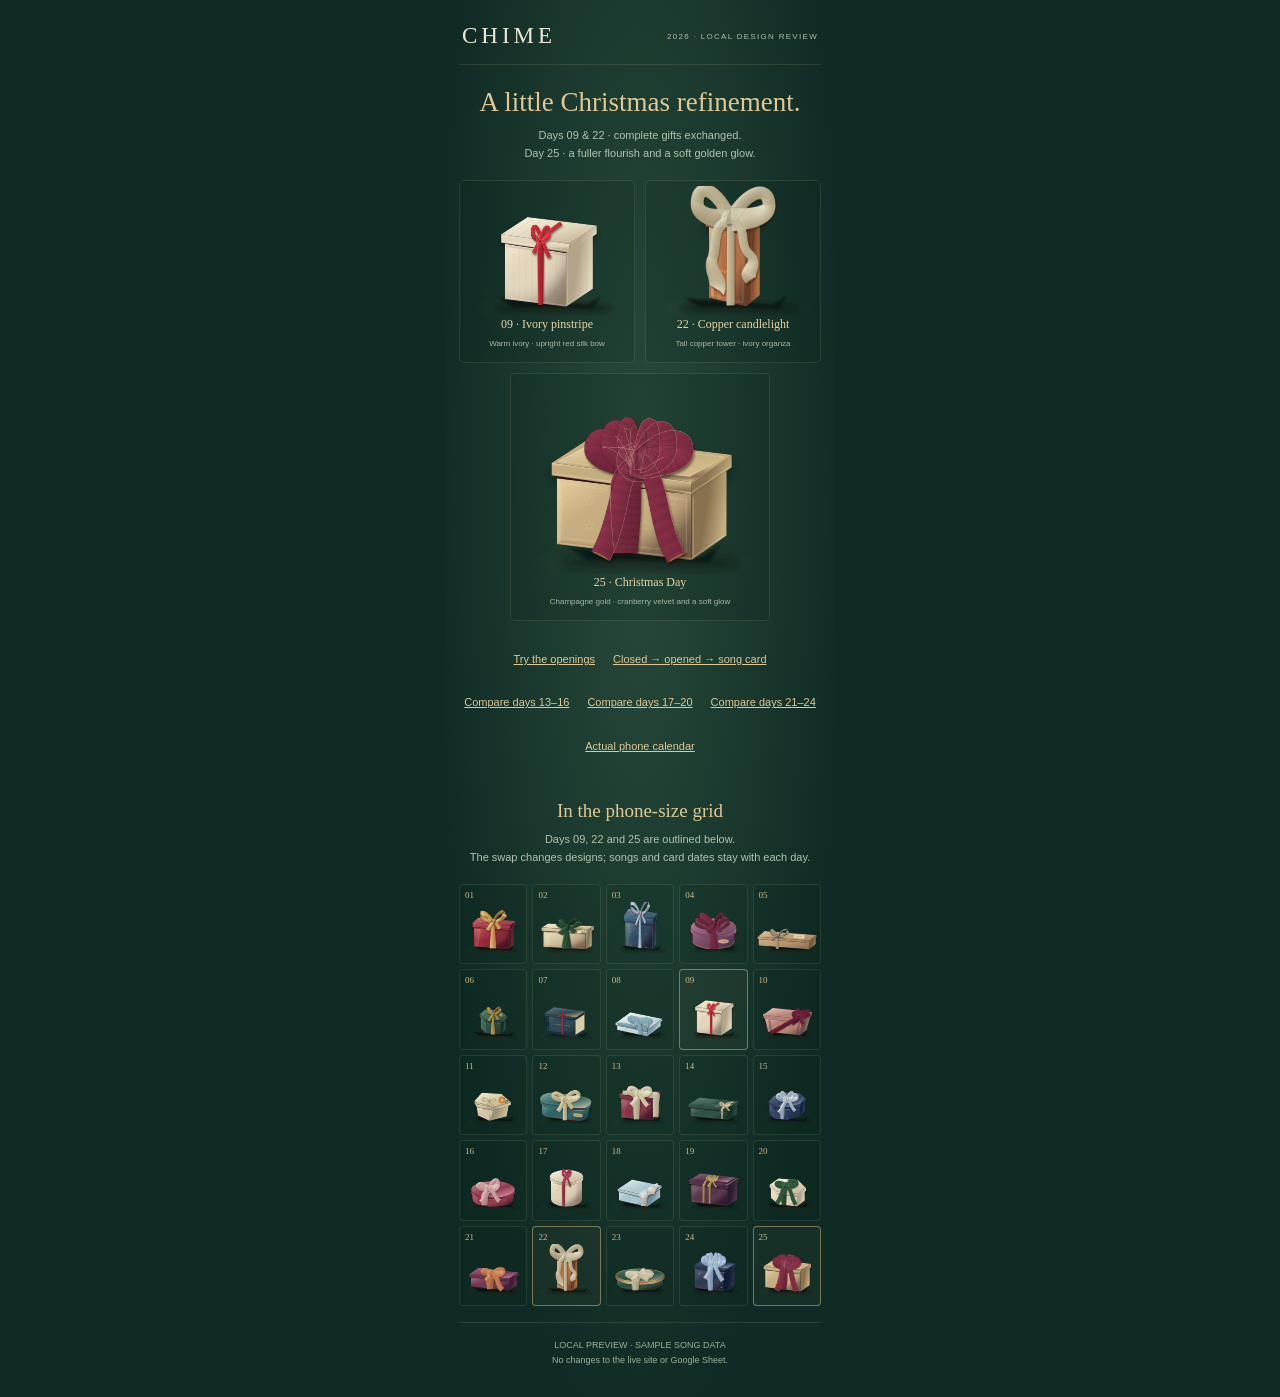
==== commit 77e1ffb8: "Place fixes" ====
--- a/previews/index.html
+++ b/previews/index.html
@@ -1,3 +1,3 @@
-<!doctype html><html lang="en"><meta charset="utf-8"><meta name="viewport" content="width=device-width,initial-scale=1"><title>CHIME · Christmas Day review</title><style>
+<!doctype html><html lang="en"><meta charset="utf-8"><meta name="viewport" content="width=device-width,initial-scale=1"><title>CHIME · Gift swap and Christmas Day review</title><style>
 *{box-sizing:border-box}body{margin:0;background:#102b25;color:#eee7d7;font-family:Arial,sans-serif}.phone{width:min(390px,100%);margin:auto;padding:23px 14px 30px;background:radial-gradient(ellipse at 50% 35%,#284a3a,#102b25 75%)}header{display:flex;justify-content:space-between;align-items:center;border-bottom:1px solid #c5bc8f26;padding:0 3px 15px}.wordmark{font:23px Georgia,serif;letter-spacing:4px}header small{font-size:8px;letter-spacing:1.3px;color:#b6bba4}h1{font:normal 27px Georgia,serif;color:#dfc896;text-align:center;margin:22px 0 8px}.intro{font:11px/1.65 Arial,sans-serif;color:#b4c2ad;text-align:center;margin:0 6px 18px}.four{display:grid;grid-template-columns:repeat(2,minmax(0,1fr));gap:10px}figure{margin:0;border:1px solid #c5bc8f26;border-radius:5px;background:#051d1720;overflow:hidden;padding:5px 3px 12px}figure img{width:100%;height:auto;display:block}figcaption{text-align:center}figcaption b{display:block;font:normal 12px/1.4 Georgia,serif;color:#e6d4a8}figcaption small{display:block;font:8px/1.5 Arial,sans-serif;color:#a9b8a4;margin-top:5px}h2{font:normal 19px Georgia,serif;color:#dfc896;text-align:center;margin:34px 0 8px}.collection{display:grid;grid-template-columns:repeat(5,minmax(0,1fr));gap:5px}.tile{position:relative;min-width:0;aspect-ratio:.85;padding:10px 0 3px;border:1px solid #b9b58a24;border-radius:4px;display:flex;align-items:center;justify-content:center;background:#061e171c}.tile.new{border-color:#c9b37c8c;background:#bda6640b}.tile span{position:absolute;left:5px;top:5px;font:9px Georgia,serif;color:#cfba89}.tile img{width:100%;height:100%;object-fit:contain}.tile i{font:23px Georgia,serif;color:#aaa16b;font-style:normal}nav{text-align:center;display:flex;flex-wrap:wrap;justify-content:center;gap:6px 18px;margin:20px 0}a{color:#dfc896;font-size:11px;line-height:1.6;padding:10px 0}footer{text-align:center;font:9px/1.6 Arial,sans-serif;color:#9eaf99;border-top:1px solid #c5bc8f26;padding-top:15px;margin-top:16px}
-</style><main class="phone"><header><span class="wordmark">CHIME</span><small>2026 · LOCAL DESIGN REVIEW</small></header><h1>Christmas, together.</h1><p class="intro">Days 24 &amp; 25 · midnight blue and champagne gold.<br>Fitted lids, layered bows and a little Christmas magic.</p><div class="four"><figure><img src="closed-24.svg" width="440" height="340" alt="Closed christmas eve"><figcaption><b>24 · Christmas Eve</b><small>Beveled midnight · layered silver-blue silk</small></figcaption></figure><figure><img src="closed-25.svg" width="440" height="340" alt="Closed christmas day"><figcaption><b>25 · Christmas Day</b><small>Embossed champagne · cranberry velvet, long tails</small></figcaption></figure></div><nav><a href="../index.html">Try the openings</a><a href="reveal-flow.html">Closed → opened → song card</a><a href="boxes-13-16.html">Compare days 13–16</a><a href="boxes-17-20.html">Compare days 17–20</a><a href="boxes-21-24.html">Compare days 21–24</a><a href="24-25-calendar-phone.png">Actual phone calendar</a></nav><h2>In the phone-size grid</h2><p class="intro">Christmas Eve and Christmas Day are outlined below.<br>Days 1–24 are preserved; Christmas Day completes the collection.</p><div class="collection"><div class="tile "><span>01</span><img src="closed-1.svg" width="440" height="340" alt="Day 1 closed present"></div><div class="tile "><span>02</span><img src="closed-2.svg" width="440" height="340" alt="Day 2 closed present"></div><div class="tile "><span>03</span><img src="closed-3.svg" width="440" height="340" alt="Day 3 closed present"></div><div class="tile "><span>04</span><img src="closed-4.svg" width="440" height="340" alt="Day 4 closed present"></div><div class="tile "><span>05</span><img src="closed-5.svg" width="440" height="340" alt="Day 5 closed present"></div><div class="tile "><span>06</span><img src="closed-6.svg" width="440" height="340" alt="Day 6 closed present"></div><div class="tile "><span>07</span><img src="closed-7.svg" width="440" height="340" alt="Day 7 closed present"></div><div class="tile "><span>08</span><img src="closed-8.svg" width="440" height="340" alt="Day 8 closed present"></div><div class="tile "><span>09</span><img src="closed-9.svg" width="440" height="340" alt="Day 9 closed present"></div><div class="tile "><span>10</span><img src="closed-10.svg" width="440" height="340" alt="Day 10 closed present"></div><div class="tile "><span>11</span><img src="closed-11.svg" width="440" height="340" alt="Day 11 closed present"></div><div class="tile "><span>12</span><img src="closed-12.svg" width="440" height="340" alt="Day 12 closed present"></div><div class="tile "><span>13</span><img src="closed-13.svg" width="440" height="340" alt="Day 13 closed present"></div><div class="tile "><span>14</span><img src="closed-14.svg" width="440" height="340" alt="Day 14 closed present"></div><div class="tile "><span>15</span><img src="closed-15.svg" width="440" height="340" alt="Day 15 closed present"></div><div class="tile "><span>16</span><img src="closed-16.svg" width="440" height="340" alt="Day 16 closed present"></div><div class="tile "><span>17</span><img src="closed-17.svg" width="440" height="340" alt="Day 17 closed present"></div><div class="tile "><span>18</span><img src="closed-18.svg" width="440" height="340" alt="Day 18 closed present"></div><div class="tile "><span>19</span><img src="closed-19.svg" width="440" height="340" alt="Day 19 closed present"></div><div class="tile "><span>20</span><img src="closed-20.svg" width="440" height="340" alt="Day 20 closed present"></div><div class="tile "><span>21</span><img src="closed-21.svg" width="440" height="340" alt="Day 21 closed present"></div><div class="tile "><span>22</span><img src="closed-22.svg" width="440" height="340" alt="Day 22 closed present"></div><div class="tile "><span>23</span><img src="closed-23.svg" width="440" height="340" alt="Day 23 closed present"></div><div class="tile new"><span>24</span><img src="closed-24.svg" width="440" height="340" alt="Day 24 closed present"></div><div class="tile new"><span>25</span><img src="closed-25.svg" width="440" height="340" alt="Day 25 closed present"></div></div><footer>LOCAL PREVIEW · SAMPLE SONG DATA<br>No changes to the live site or Google Sheet.</footer></main></html>
+.four figure:last-child{grid-column:1/-1;width:72%;justify-self:center}</style><main class="phone"><header><span class="wordmark">CHIME</span><small>2026 · LOCAL DESIGN REVIEW</small></header><h1>A little Christmas refinement.</h1><p class="intro">Days 09 &amp; 22 · complete gifts exchanged.<br>Day 25 · a fuller flourish and a soft golden glow.</p><div class="four"><figure><img src="closed-day-9.svg" width="440" height="340" alt="Closed ivory pinstripe"><figcaption><b>09 · Ivory pinstripe</b><small>Warm ivory · upright red silk bow</small></figcaption></figure><figure><img src="closed-day-22.svg" width="440" height="340" alt="Closed copper candlelight"><figcaption><b>22 · Copper candlelight</b><small>Tall copper tower · ivory organza</small></figcaption></figure><figure><img src="closed-25.svg" width="440" height="340" alt="Closed christmas day"><figcaption><b>25 · Christmas Day</b><small>Champagne gold · cranberry velvet and a soft glow</small></figcaption></figure></div><nav><a href="../index.html">Try the openings</a><a href="reveal-flow.html">Closed → opened → song card</a><a href="boxes-13-16.html">Compare days 13–16</a><a href="boxes-17-20.html">Compare days 17–20</a><a href="boxes-21-24.html">Compare days 21–24</a><a href="swap-christmas-calendar-phone.png">Actual phone calendar</a></nav><h2>In the phone-size grid</h2><p class="intro">Days 09, 22 and 25 are outlined below.<br>The swap changes designs; songs and card dates stay with each day.</p><div class="collection"><div class="tile "><span>01</span><img src="closed-1.svg" width="440" height="340" alt="Day 1 closed present"></div><div class="tile "><span>02</span><img src="closed-2.svg" width="440" height="340" alt="Day 2 closed present"></div><div class="tile "><span>03</span><img src="closed-3.svg" width="440" height="340" alt="Day 3 closed present"></div><div class="tile "><span>04</span><img src="closed-4.svg" width="440" height="340" alt="Day 4 closed present"></div><div class="tile "><span>05</span><img src="closed-5.svg" width="440" height="340" alt="Day 5 closed present"></div><div class="tile "><span>06</span><img src="closed-6.svg" width="440" height="340" alt="Day 6 closed present"></div><div class="tile "><span>07</span><img src="closed-7.svg" width="440" height="340" alt="Day 7 closed present"></div><div class="tile "><span>08</span><img src="closed-8.svg" width="440" height="340" alt="Day 8 closed present"></div><div class="tile new"><span>09</span><img src="closed-day-9.svg" width="440" height="340" alt="Day 9 closed present"></div><div class="tile "><span>10</span><img src="closed-10.svg" width="440" height="340" alt="Day 10 closed present"></div><div class="tile "><span>11</span><img src="closed-11.svg" width="440" height="340" alt="Day 11 closed present"></div><div class="tile "><span>12</span><img src="closed-12.svg" width="440" height="340" alt="Day 12 closed present"></div><div class="tile "><span>13</span><img src="closed-13.svg" width="440" height="340" alt="Day 13 closed present"></div><div class="tile "><span>14</span><img src="closed-14.svg" width="440" height="340" alt="Day 14 closed present"></div><div class="tile "><span>15</span><img src="closed-15.svg" width="440" height="340" alt="Day 15 closed present"></div><div class="tile "><span>16</span><img src="closed-16.svg" width="440" height="340" alt="Day 16 closed present"></div><div class="tile "><span>17</span><img src="closed-17.svg" width="440" height="340" alt="Day 17 closed present"></div><div class="tile "><span>18</span><img src="closed-18.svg" width="440" height="340" alt="Day 18 closed present"></div><div class="tile "><span>19</span><img src="closed-19.svg" width="440" height="340" alt="Day 19 closed present"></div><div class="tile "><span>20</span><img src="closed-20.svg" width="440" height="340" alt="Day 20 closed present"></div><div class="tile "><span>21</span><img src="closed-21.svg" width="440" height="340" alt="Day 21 closed present"></div><div class="tile new"><span>22</span><img src="closed-day-22.svg" width="440" height="340" alt="Day 22 closed present"></div><div class="tile "><span>23</span><img src="closed-23.svg" width="440" height="340" alt="Day 23 closed present"></div><div class="tile "><span>24</span><img src="closed-24.svg" width="440" height="340" alt="Day 24 closed present"></div><div class="tile new"><span>25</span><img src="closed-25.svg" width="440" height="340" alt="Day 25 closed present"></div></div><footer>LOCAL PREVIEW · SAMPLE SONG DATA<br>No changes to the live site or Google Sheet.</footer></main></html>
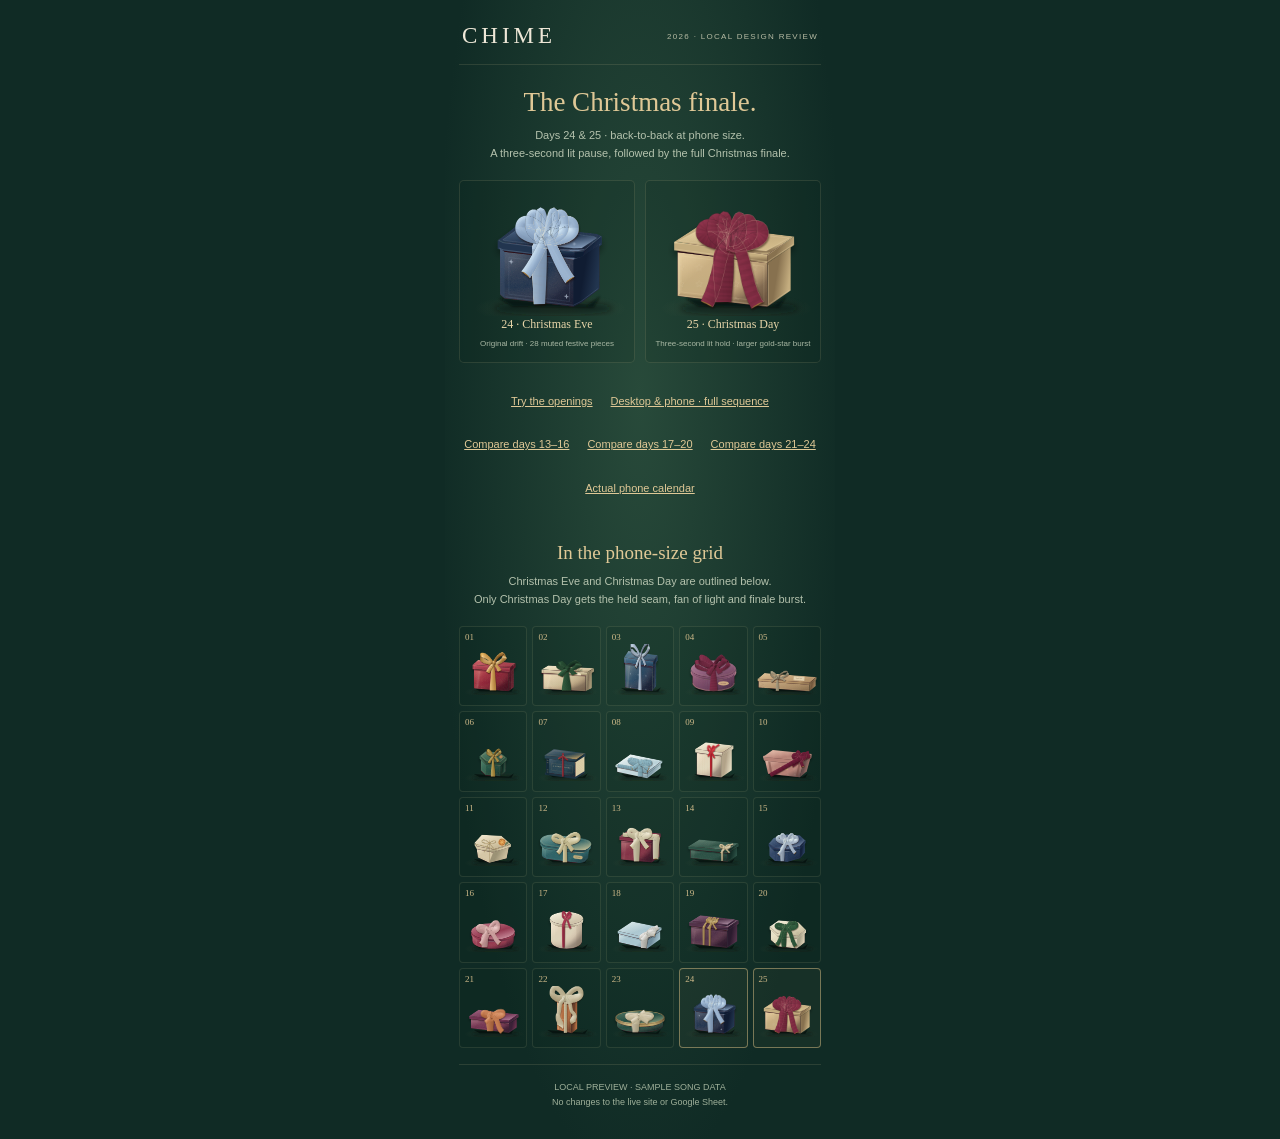
==== commit c32a1e6d: "25th Gift Complete" ====
--- a/previews/index.html
+++ b/previews/index.html
@@ -1,3 +1,3 @@
-<!doctype html><html lang="en"><meta charset="utf-8"><meta name="viewport" content="width=device-width,initial-scale=1"><title>CHIME · Gift swap and Christmas Day review</title><style>
+<!doctype html><html lang="en"><meta charset="utf-8"><meta name="viewport" content="width=device-width,initial-scale=1"><title>CHIME · CHIME Christmas finale review</title><style>
 *{box-sizing:border-box}body{margin:0;background:#102b25;color:#eee7d7;font-family:Arial,sans-serif}.phone{width:min(390px,100%);margin:auto;padding:23px 14px 30px;background:radial-gradient(ellipse at 50% 35%,#284a3a,#102b25 75%)}header{display:flex;justify-content:space-between;align-items:center;border-bottom:1px solid #c5bc8f26;padding:0 3px 15px}.wordmark{font:23px Georgia,serif;letter-spacing:4px}header small{font-size:8px;letter-spacing:1.3px;color:#b6bba4}h1{font:normal 27px Georgia,serif;color:#dfc896;text-align:center;margin:22px 0 8px}.intro{font:11px/1.65 Arial,sans-serif;color:#b4c2ad;text-align:center;margin:0 6px 18px}.four{display:grid;grid-template-columns:repeat(2,minmax(0,1fr));gap:10px}figure{margin:0;border:1px solid #c5bc8f26;border-radius:5px;background:#051d1720;overflow:hidden;padding:5px 3px 12px}figure img{width:100%;height:auto;display:block}figcaption{text-align:center}figcaption b{display:block;font:normal 12px/1.4 Georgia,serif;color:#e6d4a8}figcaption small{display:block;font:8px/1.5 Arial,sans-serif;color:#a9b8a4;margin-top:5px}h2{font:normal 19px Georgia,serif;color:#dfc896;text-align:center;margin:34px 0 8px}.collection{display:grid;grid-template-columns:repeat(5,minmax(0,1fr));gap:5px}.tile{position:relative;min-width:0;aspect-ratio:.85;padding:10px 0 3px;border:1px solid #b9b58a24;border-radius:4px;display:flex;align-items:center;justify-content:center;background:#061e171c}.tile.new{border-color:#c9b37c8c;background:#bda6640b}.tile span{position:absolute;left:5px;top:5px;font:9px Georgia,serif;color:#cfba89}.tile img{width:100%;height:100%;object-fit:contain}.tile i{font:23px Georgia,serif;color:#aaa16b;font-style:normal}nav{text-align:center;display:flex;flex-wrap:wrap;justify-content:center;gap:6px 18px;margin:20px 0}a{color:#dfc896;font-size:11px;line-height:1.6;padding:10px 0}footer{text-align:center;font:9px/1.6 Arial,sans-serif;color:#9eaf99;border-top:1px solid #c5bc8f26;padding-top:15px;margin-top:16px}
-.four figure:last-child{grid-column:1/-1;width:72%;justify-self:center}</style><main class="phone"><header><span class="wordmark">CHIME</span><small>2026 · LOCAL DESIGN REVIEW</small></header><h1>A little Christmas refinement.</h1><p class="intro">Days 09 &amp; 22 · complete gifts exchanged.<br>Day 25 · a fuller flourish and a soft golden glow.</p><div class="four"><figure><img src="closed-day-9.svg" width="440" height="340" alt="Closed ivory pinstripe"><figcaption><b>09 · Ivory pinstripe</b><small>Warm ivory · upright red silk bow</small></figcaption></figure><figure><img src="closed-day-22.svg" width="440" height="340" alt="Closed copper candlelight"><figcaption><b>22 · Copper candlelight</b><small>Tall copper tower · ivory organza</small></figcaption></figure><figure><img src="closed-25.svg" width="440" height="340" alt="Closed christmas day"><figcaption><b>25 · Christmas Day</b><small>Champagne gold · cranberry velvet and a soft glow</small></figcaption></figure></div><nav><a href="../index.html">Try the openings</a><a href="reveal-flow.html">Closed → opened → song card</a><a href="boxes-13-16.html">Compare days 13–16</a><a href="boxes-17-20.html">Compare days 17–20</a><a href="boxes-21-24.html">Compare days 21–24</a><a href="swap-christmas-calendar-phone.png">Actual phone calendar</a></nav><h2>In the phone-size grid</h2><p class="intro">Days 09, 22 and 25 are outlined below.<br>The swap changes designs; songs and card dates stay with each day.</p><div class="collection"><div class="tile "><span>01</span><img src="closed-1.svg" width="440" height="340" alt="Day 1 closed present"></div><div class="tile "><span>02</span><img src="closed-2.svg" width="440" height="340" alt="Day 2 closed present"></div><div class="tile "><span>03</span><img src="closed-3.svg" width="440" height="340" alt="Day 3 closed present"></div><div class="tile "><span>04</span><img src="closed-4.svg" width="440" height="340" alt="Day 4 closed present"></div><div class="tile "><span>05</span><img src="closed-5.svg" width="440" height="340" alt="Day 5 closed present"></div><div class="tile "><span>06</span><img src="closed-6.svg" width="440" height="340" alt="Day 6 closed present"></div><div class="tile "><span>07</span><img src="closed-7.svg" width="440" height="340" alt="Day 7 closed present"></div><div class="tile "><span>08</span><img src="closed-8.svg" width="440" height="340" alt="Day 8 closed present"></div><div class="tile new"><span>09</span><img src="closed-day-9.svg" width="440" height="340" alt="Day 9 closed present"></div><div class="tile "><span>10</span><img src="closed-10.svg" width="440" height="340" alt="Day 10 closed present"></div><div class="tile "><span>11</span><img src="closed-11.svg" width="440" height="340" alt="Day 11 closed present"></div><div class="tile "><span>12</span><img src="closed-12.svg" width="440" height="340" alt="Day 12 closed present"></div><div class="tile "><span>13</span><img src="closed-13.svg" width="440" height="340" alt="Day 13 closed present"></div><div class="tile "><span>14</span><img src="closed-14.svg" width="440" height="340" alt="Day 14 closed present"></div><div class="tile "><span>15</span><img src="closed-15.svg" width="440" height="340" alt="Day 15 closed present"></div><div class="tile "><span>16</span><img src="closed-16.svg" width="440" height="340" alt="Day 16 closed present"></div><div class="tile "><span>17</span><img src="closed-17.svg" width="440" height="340" alt="Day 17 closed present"></div><div class="tile "><span>18</span><img src="closed-18.svg" width="440" height="340" alt="Day 18 closed present"></div><div class="tile "><span>19</span><img src="closed-19.svg" width="440" height="340" alt="Day 19 closed present"></div><div class="tile "><span>20</span><img src="closed-20.svg" width="440" height="340" alt="Day 20 closed present"></div><div class="tile "><span>21</span><img src="closed-21.svg" width="440" height="340" alt="Day 21 closed present"></div><div class="tile new"><span>22</span><img src="closed-day-22.svg" width="440" height="340" alt="Day 22 closed present"></div><div class="tile "><span>23</span><img src="closed-23.svg" width="440" height="340" alt="Day 23 closed present"></div><div class="tile "><span>24</span><img src="closed-24.svg" width="440" height="340" alt="Day 24 closed present"></div><div class="tile new"><span>25</span><img src="closed-25.svg" width="440" height="340" alt="Day 25 closed present"></div></div><footer>LOCAL PREVIEW · SAMPLE SONG DATA<br>No changes to the live site or Google Sheet.</footer></main></html>
+</style><main class="phone"><header><span class="wordmark">CHIME</span><small>2026 · LOCAL DESIGN REVIEW</small></header><h1>The Christmas finale.</h1><p class="intro">Days 24 &amp; 25 · back-to-back at phone size.<br>A three-second lit pause, followed by the full Christmas finale.</p><div class="four"><figure><img src="closed-24.svg" width="440" height="340" alt="Closed christmas eve"><figcaption><b>24 · Christmas Eve</b><small>Original drift · 28 muted festive pieces</small></figcaption></figure><figure><img src="closed-25.svg" width="440" height="340" alt="Closed christmas day"><figcaption><b>25 · Christmas Day</b><small>Three-second lit hold · larger gold-star burst</small></figcaption></figure></div><nav><a href="../index.html">Try the openings</a><a href="reveal-flow.html">Desktop &amp; phone · full sequence</a><a href="boxes-13-16.html">Compare days 13–16</a><a href="boxes-17-20.html">Compare days 17–20</a><a href="boxes-21-24.html">Compare days 21–24</a><a href="24-25-celebration-calendar-phone.png">Actual phone calendar</a></nav><h2>In the phone-size grid</h2><p class="intro">Christmas Eve and Christmas Day are outlined below.<br>Only Christmas Day gets the held seam, fan of light and finale burst.</p><div class="collection"><div class="tile "><span>01</span><img src="closed-1.svg" width="440" height="340" alt="Day 1 closed present"></div><div class="tile "><span>02</span><img src="closed-2.svg" width="440" height="340" alt="Day 2 closed present"></div><div class="tile "><span>03</span><img src="closed-3.svg" width="440" height="340" alt="Day 3 closed present"></div><div class="tile "><span>04</span><img src="closed-4.svg" width="440" height="340" alt="Day 4 closed present"></div><div class="tile "><span>05</span><img src="closed-5.svg" width="440" height="340" alt="Day 5 closed present"></div><div class="tile "><span>06</span><img src="closed-6.svg" width="440" height="340" alt="Day 6 closed present"></div><div class="tile "><span>07</span><img src="closed-7.svg" width="440" height="340" alt="Day 7 closed present"></div><div class="tile "><span>08</span><img src="closed-8.svg" width="440" height="340" alt="Day 8 closed present"></div><div class="tile "><span>09</span><img src="closed-day-9.svg" width="440" height="340" alt="Day 9 closed present"></div><div class="tile "><span>10</span><img src="closed-10.svg" width="440" height="340" alt="Day 10 closed present"></div><div class="tile "><span>11</span><img src="closed-11.svg" width="440" height="340" alt="Day 11 closed present"></div><div class="tile "><span>12</span><img src="closed-12.svg" width="440" height="340" alt="Day 12 closed present"></div><div class="tile "><span>13</span><img src="closed-13.svg" width="440" height="340" alt="Day 13 closed present"></div><div class="tile "><span>14</span><img src="closed-14.svg" width="440" height="340" alt="Day 14 closed present"></div><div class="tile "><span>15</span><img src="closed-15.svg" width="440" height="340" alt="Day 15 closed present"></div><div class="tile "><span>16</span><img src="closed-16.svg" width="440" height="340" alt="Day 16 closed present"></div><div class="tile "><span>17</span><img src="closed-17.svg" width="440" height="340" alt="Day 17 closed present"></div><div class="tile "><span>18</span><img src="closed-18.svg" width="440" height="340" alt="Day 18 closed present"></div><div class="tile "><span>19</span><img src="closed-19.svg" width="440" height="340" alt="Day 19 closed present"></div><div class="tile "><span>20</span><img src="closed-20.svg" width="440" height="340" alt="Day 20 closed present"></div><div class="tile "><span>21</span><img src="closed-21.svg" width="440" height="340" alt="Day 21 closed present"></div><div class="tile "><span>22</span><img src="closed-day-22.svg" width="440" height="340" alt="Day 22 closed present"></div><div class="tile "><span>23</span><img src="closed-23.svg" width="440" height="340" alt="Day 23 closed present"></div><div class="tile new"><span>24</span><img src="closed-24.svg" width="440" height="340" alt="Day 24 closed present"></div><div class="tile new"><span>25</span><img src="closed-25.svg" width="440" height="340" alt="Day 25 closed present"></div></div><footer>LOCAL PREVIEW · SAMPLE SONG DATA<br>No changes to the live site or Google Sheet.</footer></main></html>
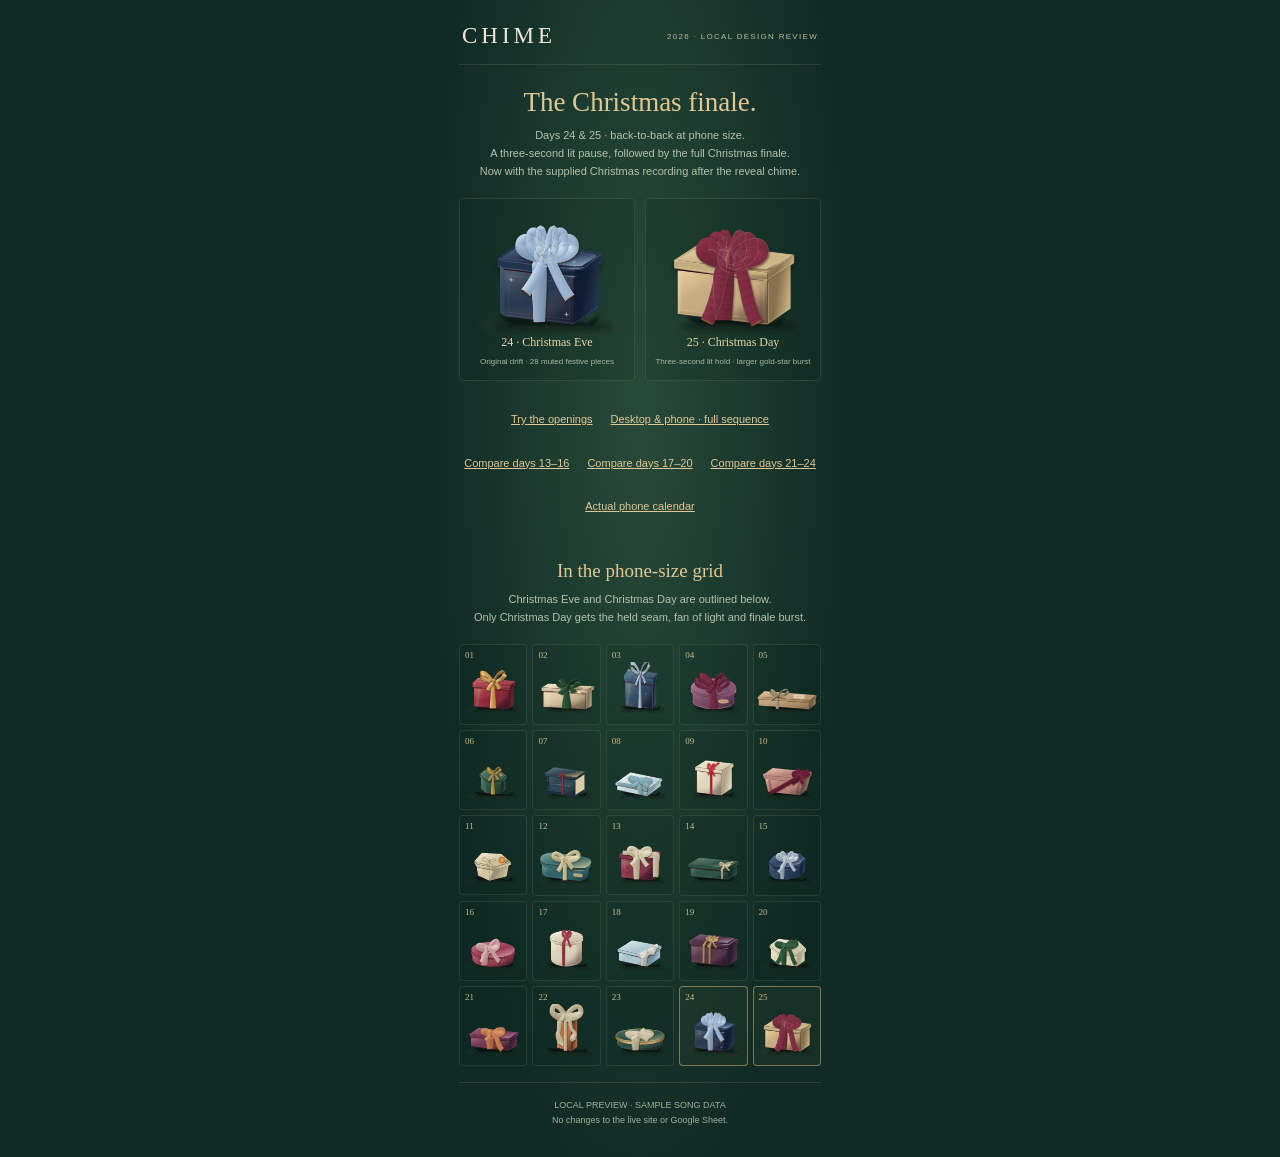
==== commit ae08745c: "Grand finale song" ====
--- a/previews/index.html
+++ b/previews/index.html
@@ -1,3 +1,3 @@
 <!doctype html><html lang="en"><meta charset="utf-8"><meta name="viewport" content="width=device-width,initial-scale=1"><title>CHIME · CHIME Christmas finale review</title><style>
 *{box-sizing:border-box}body{margin:0;background:#102b25;color:#eee7d7;font-family:Arial,sans-serif}.phone{width:min(390px,100%);margin:auto;padding:23px 14px 30px;background:radial-gradient(ellipse at 50% 35%,#284a3a,#102b25 75%)}header{display:flex;justify-content:space-between;align-items:center;border-bottom:1px solid #c5bc8f26;padding:0 3px 15px}.wordmark{font:23px Georgia,serif;letter-spacing:4px}header small{font-size:8px;letter-spacing:1.3px;color:#b6bba4}h1{font:normal 27px Georgia,serif;color:#dfc896;text-align:center;margin:22px 0 8px}.intro{font:11px/1.65 Arial,sans-serif;color:#b4c2ad;text-align:center;margin:0 6px 18px}.four{display:grid;grid-template-columns:repeat(2,minmax(0,1fr));gap:10px}figure{margin:0;border:1px solid #c5bc8f26;border-radius:5px;background:#051d1720;overflow:hidden;padding:5px 3px 12px}figure img{width:100%;height:auto;display:block}figcaption{text-align:center}figcaption b{display:block;font:normal 12px/1.4 Georgia,serif;color:#e6d4a8}figcaption small{display:block;font:8px/1.5 Arial,sans-serif;color:#a9b8a4;margin-top:5px}h2{font:normal 19px Georgia,serif;color:#dfc896;text-align:center;margin:34px 0 8px}.collection{display:grid;grid-template-columns:repeat(5,minmax(0,1fr));gap:5px}.tile{position:relative;min-width:0;aspect-ratio:.85;padding:10px 0 3px;border:1px solid #b9b58a24;border-radius:4px;display:flex;align-items:center;justify-content:center;background:#061e171c}.tile.new{border-color:#c9b37c8c;background:#bda6640b}.tile span{position:absolute;left:5px;top:5px;font:9px Georgia,serif;color:#cfba89}.tile img{width:100%;height:100%;object-fit:contain}.tile i{font:23px Georgia,serif;color:#aaa16b;font-style:normal}nav{text-align:center;display:flex;flex-wrap:wrap;justify-content:center;gap:6px 18px;margin:20px 0}a{color:#dfc896;font-size:11px;line-height:1.6;padding:10px 0}footer{text-align:center;font:9px/1.6 Arial,sans-serif;color:#9eaf99;border-top:1px solid #c5bc8f26;padding-top:15px;margin-top:16px}
-</style><main class="phone"><header><span class="wordmark">CHIME</span><small>2026 · LOCAL DESIGN REVIEW</small></header><h1>The Christmas finale.</h1><p class="intro">Days 24 &amp; 25 · back-to-back at phone size.<br>A three-second lit pause, followed by the full Christmas finale.</p><div class="four"><figure><img src="closed-24.svg" width="440" height="340" alt="Closed christmas eve"><figcaption><b>24 · Christmas Eve</b><small>Original drift · 28 muted festive pieces</small></figcaption></figure><figure><img src="closed-25.svg" width="440" height="340" alt="Closed christmas day"><figcaption><b>25 · Christmas Day</b><small>Three-second lit hold · larger gold-star burst</small></figcaption></figure></div><nav><a href="../index.html">Try the openings</a><a href="reveal-flow.html">Desktop &amp; phone · full sequence</a><a href="boxes-13-16.html">Compare days 13–16</a><a href="boxes-17-20.html">Compare days 17–20</a><a href="boxes-21-24.html">Compare days 21–24</a><a href="24-25-celebration-calendar-phone.png">Actual phone calendar</a></nav><h2>In the phone-size grid</h2><p class="intro">Christmas Eve and Christmas Day are outlined below.<br>Only Christmas Day gets the held seam, fan of light and finale burst.</p><div class="collection"><div class="tile "><span>01</span><img src="closed-1.svg" width="440" height="340" alt="Day 1 closed present"></div><div class="tile "><span>02</span><img src="closed-2.svg" width="440" height="340" alt="Day 2 closed present"></div><div class="tile "><span>03</span><img src="closed-3.svg" width="440" height="340" alt="Day 3 closed present"></div><div class="tile "><span>04</span><img src="closed-4.svg" width="440" height="340" alt="Day 4 closed present"></div><div class="tile "><span>05</span><img src="closed-5.svg" width="440" height="340" alt="Day 5 closed present"></div><div class="tile "><span>06</span><img src="closed-6.svg" width="440" height="340" alt="Day 6 closed present"></div><div class="tile "><span>07</span><img src="closed-7.svg" width="440" height="340" alt="Day 7 closed present"></div><div class="tile "><span>08</span><img src="closed-8.svg" width="440" height="340" alt="Day 8 closed present"></div><div class="tile "><span>09</span><img src="closed-day-9.svg" width="440" height="340" alt="Day 9 closed present"></div><div class="tile "><span>10</span><img src="closed-10.svg" width="440" height="340" alt="Day 10 closed present"></div><div class="tile "><span>11</span><img src="closed-11.svg" width="440" height="340" alt="Day 11 closed present"></div><div class="tile "><span>12</span><img src="closed-12.svg" width="440" height="340" alt="Day 12 closed present"></div><div class="tile "><span>13</span><img src="closed-13.svg" width="440" height="340" alt="Day 13 closed present"></div><div class="tile "><span>14</span><img src="closed-14.svg" width="440" height="340" alt="Day 14 closed present"></div><div class="tile "><span>15</span><img src="closed-15.svg" width="440" height="340" alt="Day 15 closed present"></div><div class="tile "><span>16</span><img src="closed-16.svg" width="440" height="340" alt="Day 16 closed present"></div><div class="tile "><span>17</span><img src="closed-17.svg" width="440" height="340" alt="Day 17 closed present"></div><div class="tile "><span>18</span><img src="closed-18.svg" width="440" height="340" alt="Day 18 closed present"></div><div class="tile "><span>19</span><img src="closed-19.svg" width="440" height="340" alt="Day 19 closed present"></div><div class="tile "><span>20</span><img src="closed-20.svg" width="440" height="340" alt="Day 20 closed present"></div><div class="tile "><span>21</span><img src="closed-21.svg" width="440" height="340" alt="Day 21 closed present"></div><div class="tile "><span>22</span><img src="closed-day-22.svg" width="440" height="340" alt="Day 22 closed present"></div><div class="tile "><span>23</span><img src="closed-23.svg" width="440" height="340" alt="Day 23 closed present"></div><div class="tile new"><span>24</span><img src="closed-24.svg" width="440" height="340" alt="Day 24 closed present"></div><div class="tile new"><span>25</span><img src="closed-25.svg" width="440" height="340" alt="Day 25 closed present"></div></div><footer>LOCAL PREVIEW · SAMPLE SONG DATA<br>No changes to the live site or Google Sheet.</footer></main></html>
+</style><main class="phone"><header><span class="wordmark">CHIME</span><small>2026 · LOCAL DESIGN REVIEW</small></header><h1>The Christmas finale.</h1><p class="intro">Days 24 &amp; 25 · back-to-back at phone size.<br>A three-second lit pause, followed by the full Christmas finale.<br>Now with the supplied Christmas recording after the reveal chime.</p><div class="four"><figure><img src="closed-24.svg" width="440" height="340" alt="Closed christmas eve"><figcaption><b>24 · Christmas Eve</b><small>Original drift · 28 muted festive pieces</small></figcaption></figure><figure><img src="closed-25.svg" width="440" height="340" alt="Closed christmas day"><figcaption><b>25 · Christmas Day</b><small>Three-second lit hold · larger gold-star burst</small></figcaption></figure></div><nav><a href="../index.html">Try the openings</a><a href="reveal-flow.html">Desktop &amp; phone · full sequence</a><a href="boxes-13-16.html">Compare days 13–16</a><a href="boxes-17-20.html">Compare days 17–20</a><a href="boxes-21-24.html">Compare days 21–24</a><a href="24-25-celebration-calendar-phone.png">Actual phone calendar</a></nav><h2>In the phone-size grid</h2><p class="intro">Christmas Eve and Christmas Day are outlined below.<br>Only Christmas Day gets the held seam, fan of light and finale burst.</p><div class="collection"><div class="tile "><span>01</span><img src="closed-1.svg" width="440" height="340" alt="Day 1 closed present"></div><div class="tile "><span>02</span><img src="closed-2.svg" width="440" height="340" alt="Day 2 closed present"></div><div class="tile "><span>03</span><img src="closed-3.svg" width="440" height="340" alt="Day 3 closed present"></div><div class="tile "><span>04</span><img src="closed-4.svg" width="440" height="340" alt="Day 4 closed present"></div><div class="tile "><span>05</span><img src="closed-5.svg" width="440" height="340" alt="Day 5 closed present"></div><div class="tile "><span>06</span><img src="closed-6.svg" width="440" height="340" alt="Day 6 closed present"></div><div class="tile "><span>07</span><img src="closed-7.svg" width="440" height="340" alt="Day 7 closed present"></div><div class="tile "><span>08</span><img src="closed-8.svg" width="440" height="340" alt="Day 8 closed present"></div><div class="tile "><span>09</span><img src="closed-day-9.svg" width="440" height="340" alt="Day 9 closed present"></div><div class="tile "><span>10</span><img src="closed-10.svg" width="440" height="340" alt="Day 10 closed present"></div><div class="tile "><span>11</span><img src="closed-11.svg" width="440" height="340" alt="Day 11 closed present"></div><div class="tile "><span>12</span><img src="closed-12.svg" width="440" height="340" alt="Day 12 closed present"></div><div class="tile "><span>13</span><img src="closed-13.svg" width="440" height="340" alt="Day 13 closed present"></div><div class="tile "><span>14</span><img src="closed-14.svg" width="440" height="340" alt="Day 14 closed present"></div><div class="tile "><span>15</span><img src="closed-15.svg" width="440" height="340" alt="Day 15 closed present"></div><div class="tile "><span>16</span><img src="closed-16.svg" width="440" height="340" alt="Day 16 closed present"></div><div class="tile "><span>17</span><img src="closed-17.svg" width="440" height="340" alt="Day 17 closed present"></div><div class="tile "><span>18</span><img src="closed-18.svg" width="440" height="340" alt="Day 18 closed present"></div><div class="tile "><span>19</span><img src="closed-19.svg" width="440" height="340" alt="Day 19 closed present"></div><div class="tile "><span>20</span><img src="closed-20.svg" width="440" height="340" alt="Day 20 closed present"></div><div class="tile "><span>21</span><img src="closed-21.svg" width="440" height="340" alt="Day 21 closed present"></div><div class="tile "><span>22</span><img src="closed-day-22.svg" width="440" height="340" alt="Day 22 closed present"></div><div class="tile "><span>23</span><img src="closed-23.svg" width="440" height="340" alt="Day 23 closed present"></div><div class="tile new"><span>24</span><img src="closed-24.svg" width="440" height="340" alt="Day 24 closed present"></div><div class="tile new"><span>25</span><img src="closed-25.svg" width="440" height="340" alt="Day 25 closed present"></div></div><footer>LOCAL PREVIEW · SAMPLE SONG DATA<br>No changes to the live site or Google Sheet.</footer></main></html>
